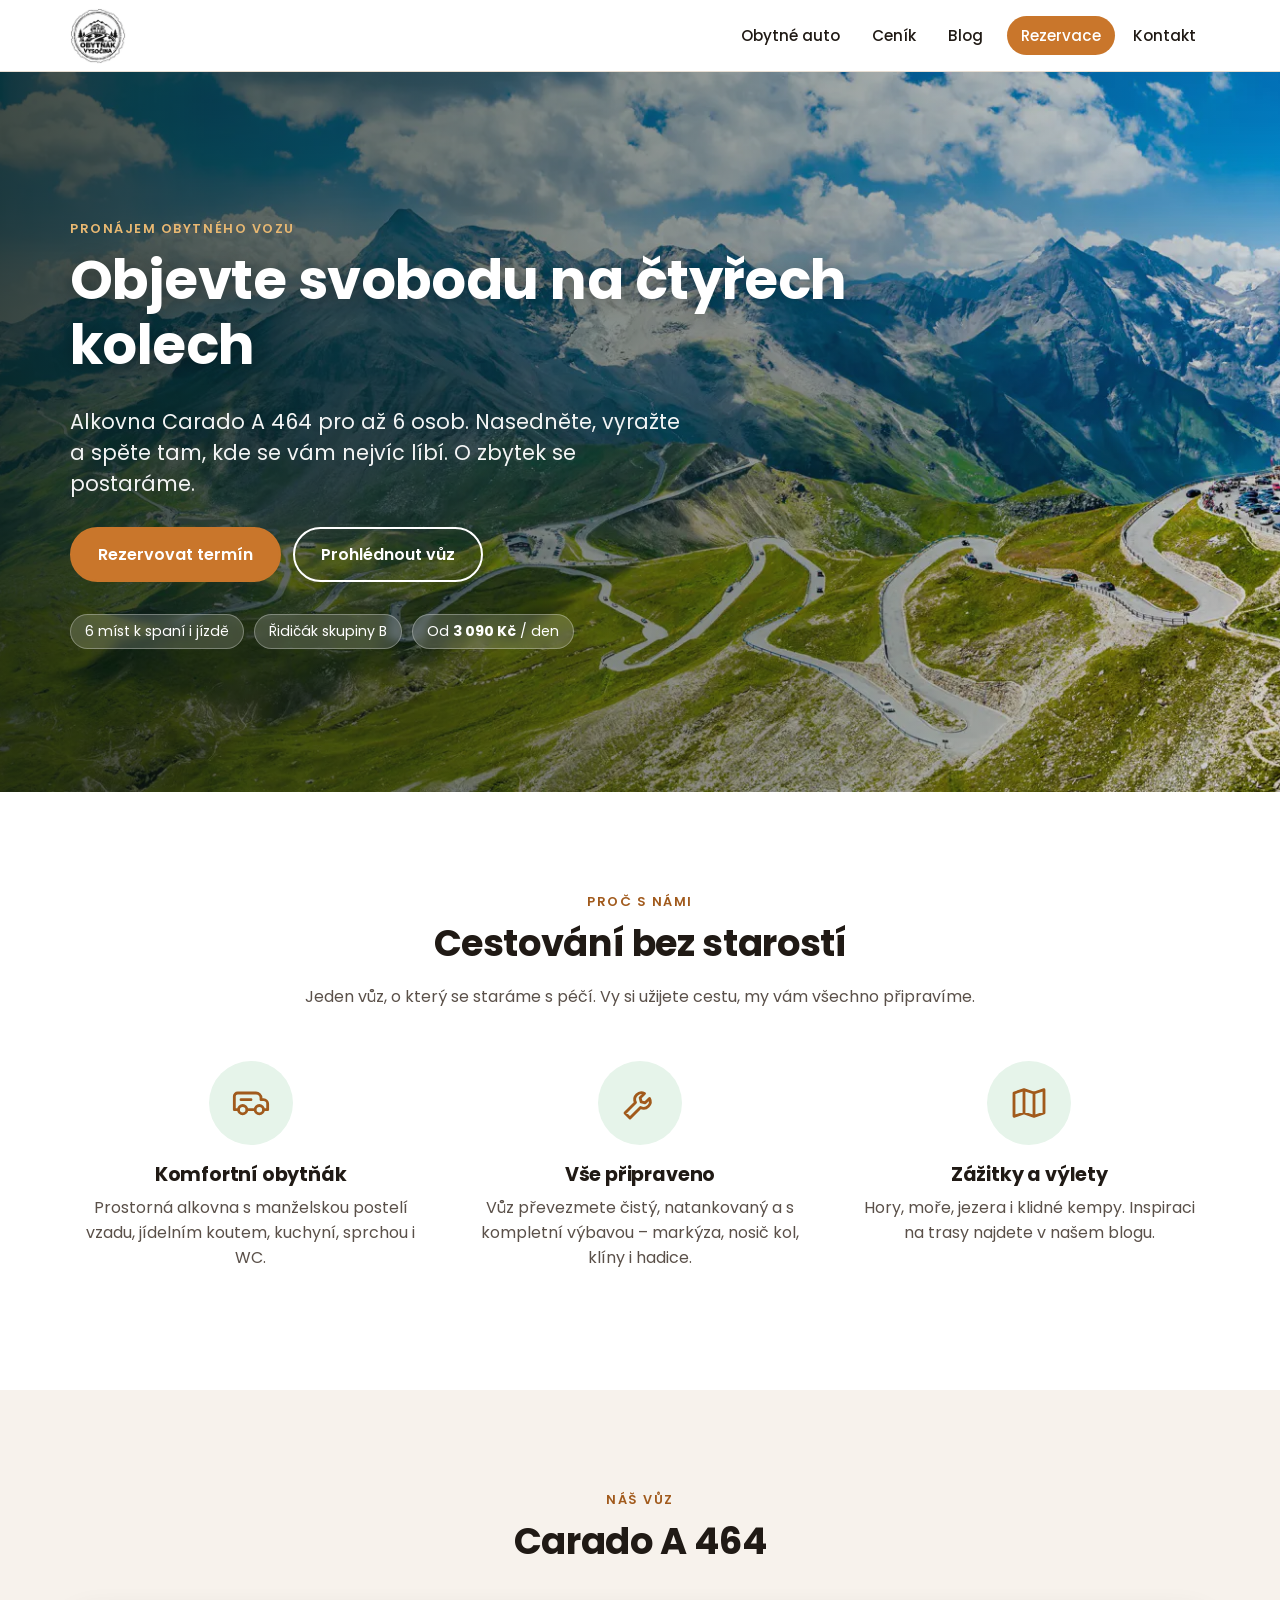
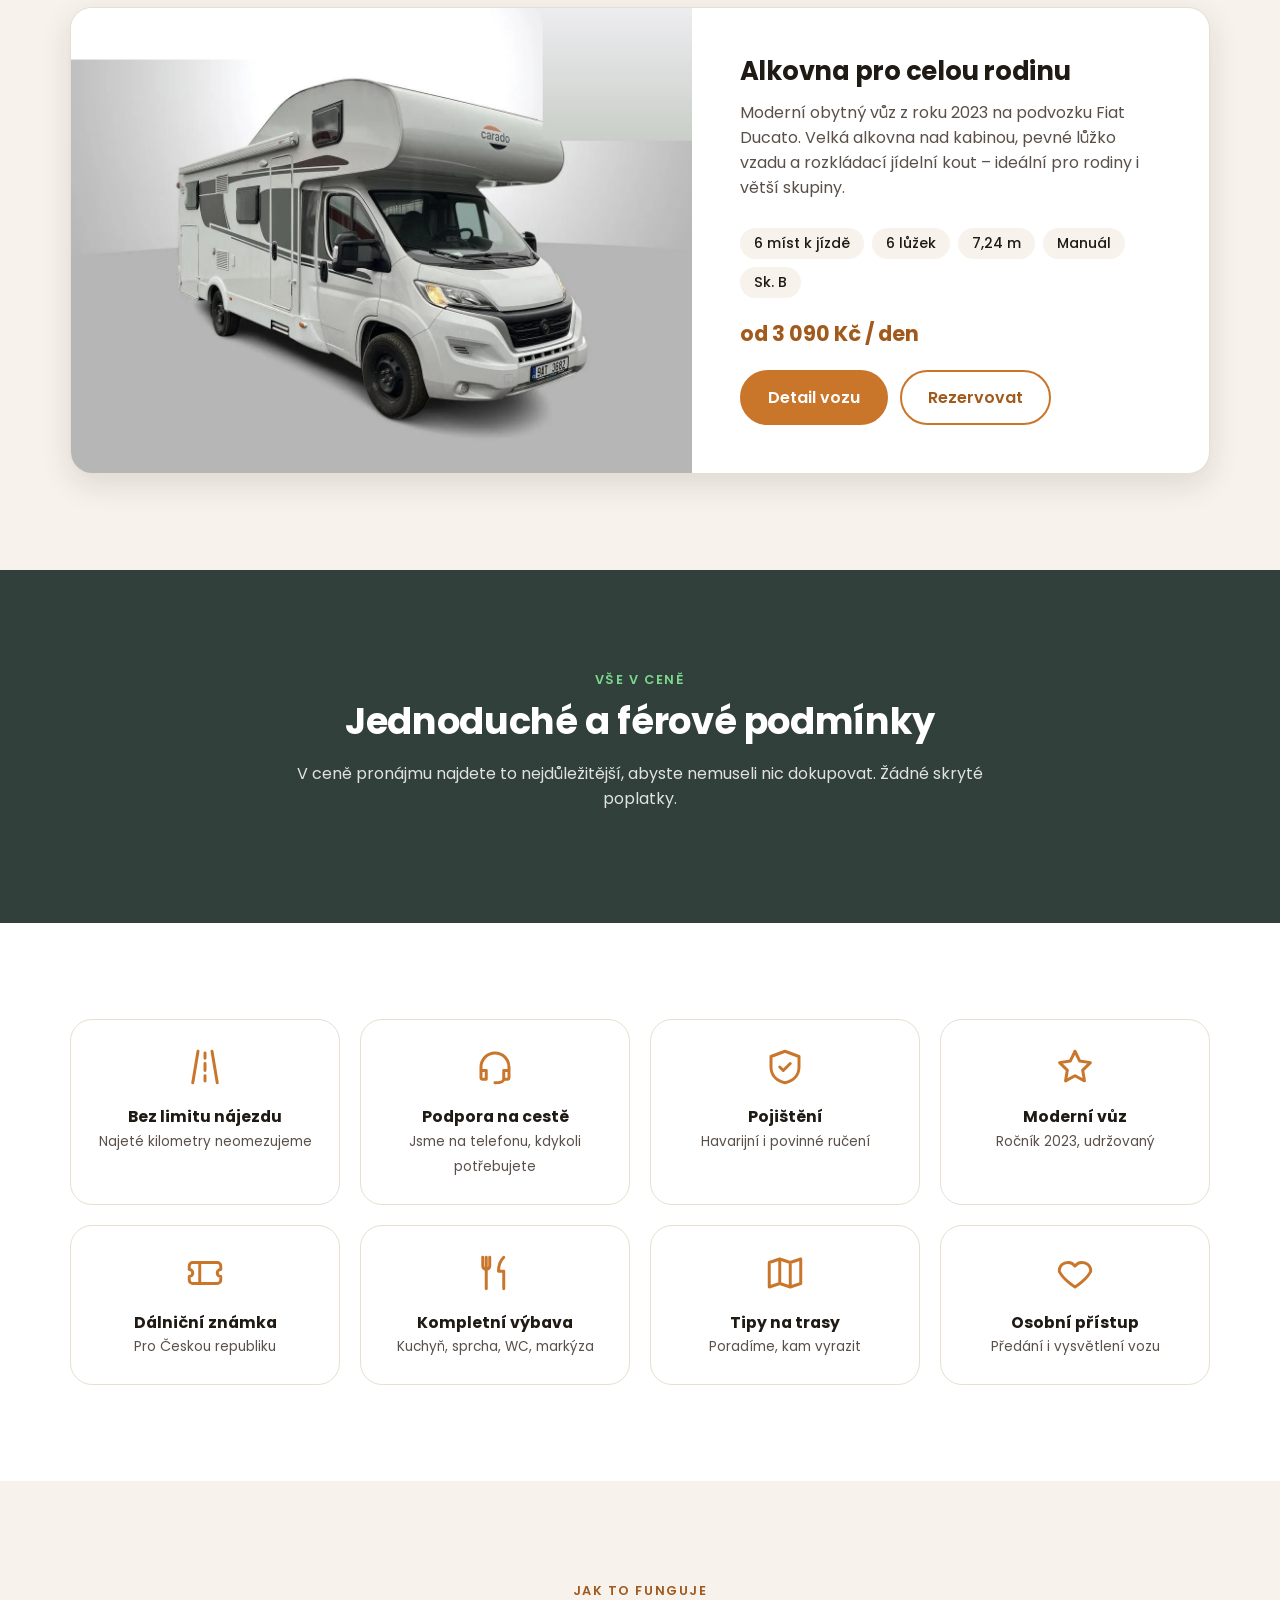
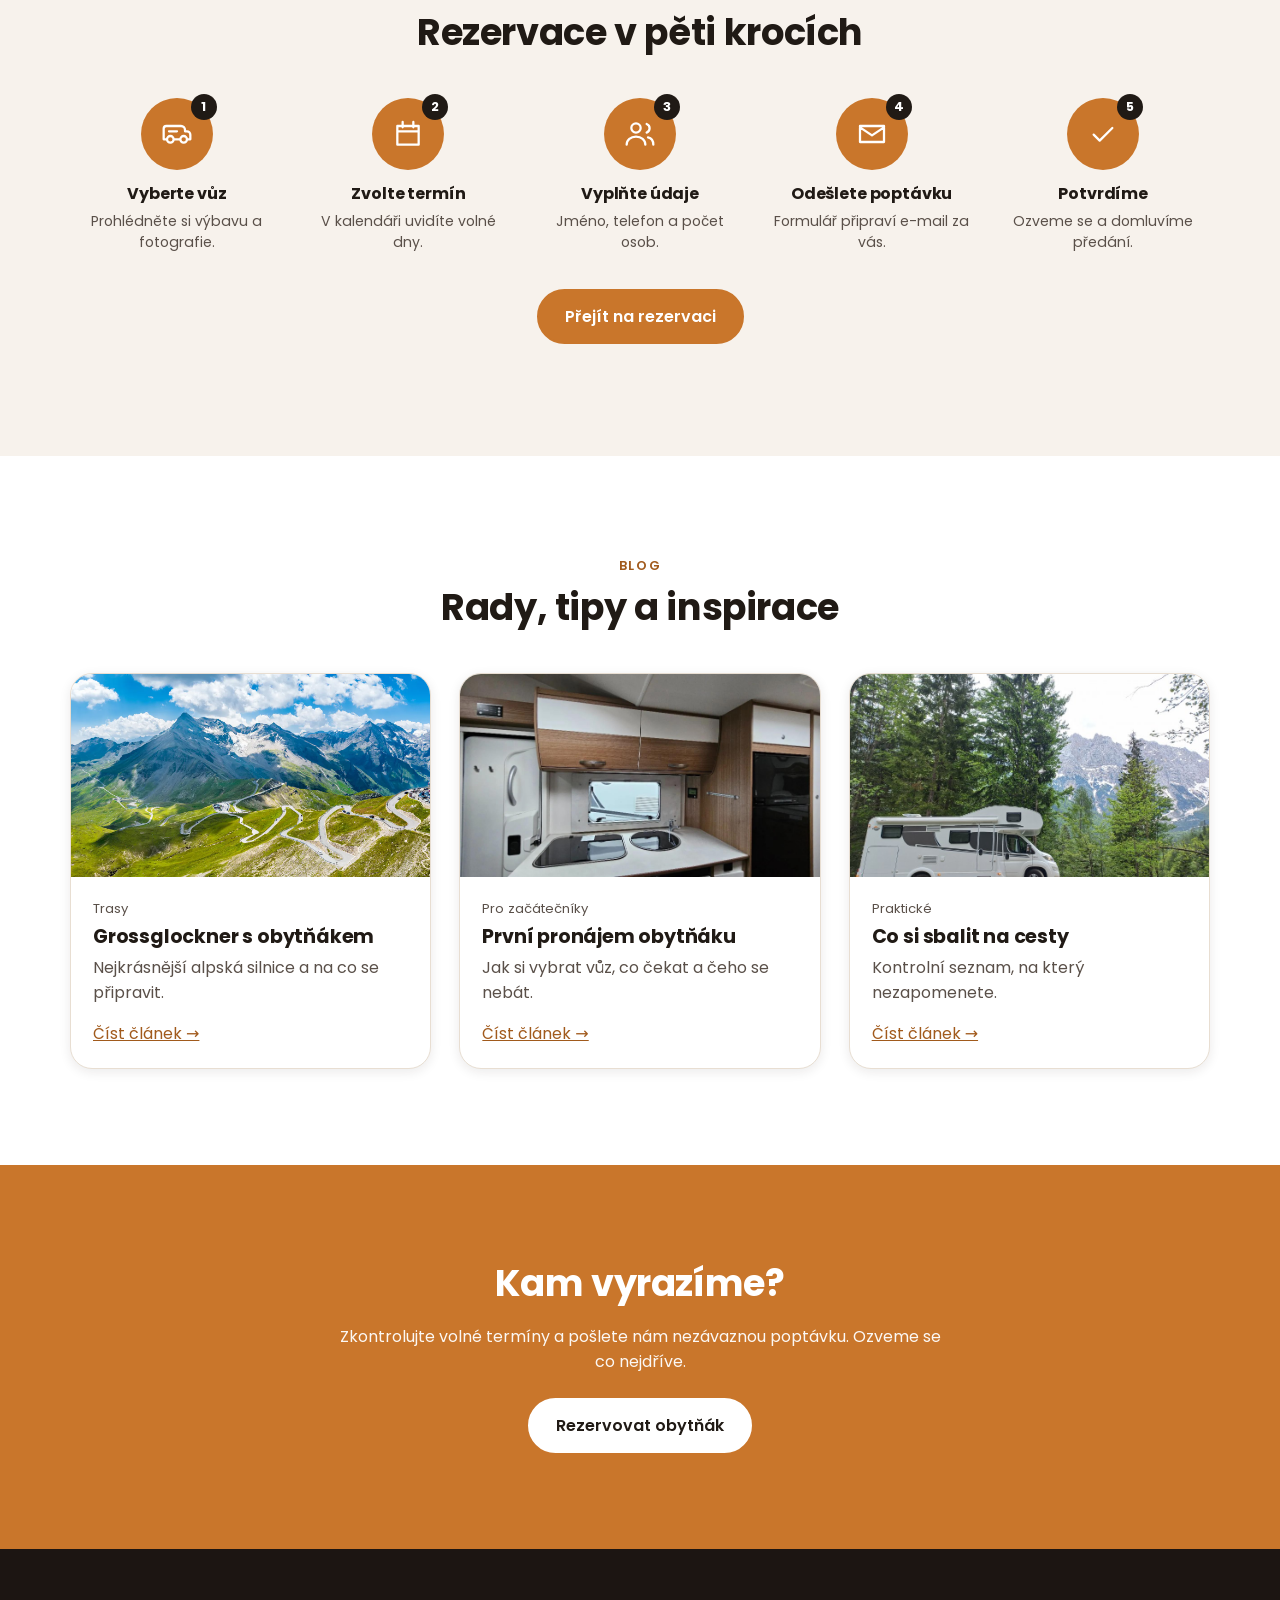
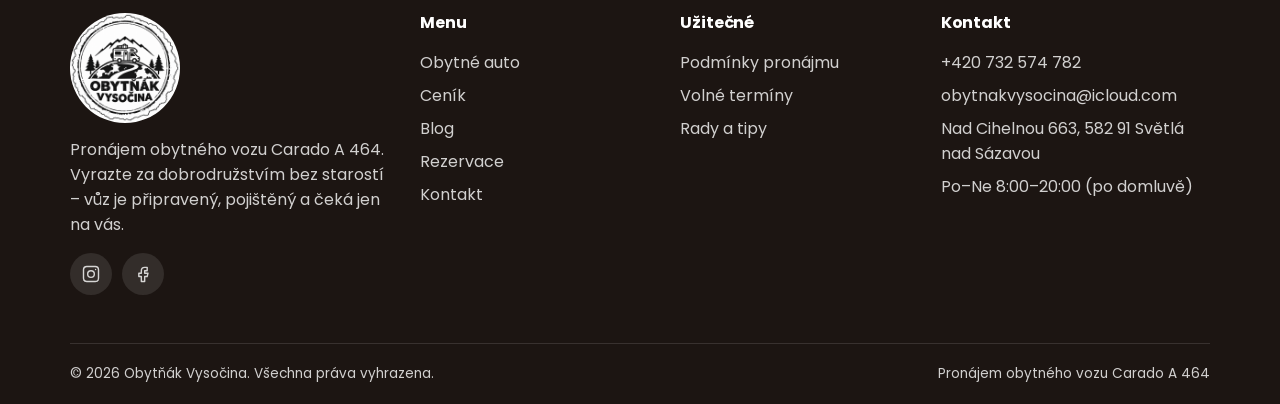
==== index.html @ 1007a872 "Add project files." ====
﻿<!DOCTYPE html>
<html lang="cs">
<head>
  <meta charset="utf-8">
  <meta name="viewport" content="width=device-width, initial-scale=1">
  <title>Obytňák Vysočina – pronájem obytného vozu Carado A 464</title>
  <meta name="description" content="Pronájem obytného vozu Carado A 464 pro 6 osob. Neomezená svoboda, jednoduchá rezervace, vůz připravený na cestu.">
  <link rel="preconnect" href="https://fonts.googleapis.com">
  <link rel="preconnect" href="https://fonts.gstatic.com" crossorigin>
  <link href="https://fonts.googleapis.com/css2?family=Poppins:wght@400;500;600;700&display=swap" rel="stylesheet">
  <link rel="icon" href="src/logo.png"><link rel="stylesheet" href="css/style.css">
</head>
<body data-page="index">
  <header class="site-header">
    <div class="wrap">
      <a class="logo" href="index.html" aria-label="Obytňák Vysočina – úvodní stránka">
        <img src="src/logo.png" alt="Obytňák Vysočina" width="56" height="56">
      </a>
      <button class="burger" aria-label="Menu" aria-expanded="false" aria-controls="nav"><span></span></button>
      <nav class="nav" id="nav">
        <a href="obytne-auto.html">Obytné auto</a>
        <a href="cenik.html">Ceník</a>
        <a href="blog.html">Blog</a>
        <a href="rezervace.html" class="cta">Rezervace</a>
        <a href="kontakt.html">Kontakt</a>
      </nav>
    </div>
  </header>

  <!-- HERO -->
  <section class="hero" style="background-image:url('src/Grossglockner-Hochalpenstrasse-35c513e7-828b-4444-861d-616a0269dcc5.webp')">
    <div class="wrap">
      <span class="eyebrow" style="color:#e8b872">Pronájem obytného vozu</span>
      <h1>Objevte svobodu na čtyřech kolech</h1>
      <p class="lead">Alkovna Carado A 464 pro až 6 osob. Nasedněte, vyražte a spěte tam, kde se vám nejvíc líbí. O zbytek se postaráme.</p>
      <div class="actions">
        <a class="btn" href="rezervace.html">Rezervovat termín</a>
        <a class="btn outline-light" href="obytne-auto.html">Prohlédnout vůz</a>
      </div>
      <div class="hero-badges">
        <span>6 míst k spaní i jízdě</span>
        <span>Řidičák skupiny B</span>
        <span>Od <b>3 090 Kč</b> / den</span>
      </div>
    </div>
  </section>

  <!-- TŘI PILÍŘE -->
  <section class="section">
    <div class="wrap">
      <div class="section-head">
        <span class="eyebrow">Proč s námi</span>
        <h2>Cestování bez starostí</h2>
        <p>Jeden vůz, o který se staráme s péčí. Vy si užijete cestu, my vám všechno připravíme.</p>
      </div>
      <div class="grid g3">
        <div class="pillar">
          <span class="ico"><svg viewBox="0 0 24 24" fill="none" stroke="currentColor" stroke-width="1.7" stroke-linecap="round" stroke-linejoin="round" aria-hidden="true"><path d="M2 16V8a2 2 0 012-2h11a3 3 0 013 3v1h1.5A2.5 2.5 0 0122 12.5V16M2 16h2.5M9.5 16h5M19.5 16H22M7 18.5a2.5 2.5 0 100-5 2.5 2.5 0 000 5zM17 18.5a2.5 2.5 0 100-5 2.5 2.5 0 000 5zM6 10h6"/></svg></span>
          <h3>Komfortní obytňák</h3>
          <p>Prostorná alkovna s manželskou postelí vzadu, jídelním koutem, kuchyní, sprchou i WC.</p>
        </div>
        <div class="pillar">
          <span class="ico"><svg viewBox="0 0 24 24" fill="none" stroke="currentColor" stroke-width="1.7" stroke-linecap="round" stroke-linejoin="round" aria-hidden="true"><path d="M14.7 6.3a4 4 0 00-5.4 5.4L3 18l3 3 6.3-6.3a4 4 0 005.4-5.4l-2.6 2.6-2.4-.6-.6-2.4 2.6-2.6z"/></svg></span>
          <h3>Vše připraveno</h3>
          <p>Vůz převezmete čistý, natankovaný a s kompletní výbavou – markýza, nosič kol, klíny i hadice.</p>
        </div>
        <div class="pillar">
          <span class="ico"><svg viewBox="0 0 24 24" fill="none" stroke="currentColor" stroke-width="1.7" stroke-linecap="round" stroke-linejoin="round" aria-hidden="true"><path d="M9 4L3 6v14l6-2 6 2 6-2V4l-6 2-6-2zM9 4v14M15 6v14"/></svg></span>
          <h3>Zážitky a výlety</h3>
          <p>Hory, moře, jezera i klidné kempy. Inspiraci na trasy najdete v našem blogu.</p>
        </div>
      </div>
    </div>
  </section>

  <!-- VŮZ -->
  <section class="section alt">
    <div class="wrap">
      <div class="section-head">
        <span class="eyebrow">Náš vůz</span>
        <h2>Carado A 464</h2>
      </div>
      <div class="featured">
        <div class="pic" role="img" aria-label="Obytný vůz Carado A 464" style="background-image:url('src/carado-a464-ext-predek.jpg');background-position:center 62%"></div>
        <div class="info">
          <h3 style="font-size:1.6rem">Alkovna pro celou rodinu</h3>
          <p class="muted">Moderní obytný vůz z roku 2023 na podvozku Fiat Ducato. Velká alkovna nad kabinou, pevné lůžko vzadu a rozkládací jídelní kout – ideální pro rodiny i větší skupiny.</p>
          <div class="chips"><span>6 míst k jízdě</span><span>6 lůžek</span><span>7,24 m</span><span>Manuál</span><span>Sk. B</span></div>
          <p class="price" style="font-size:1.3rem;font-weight:700;color:var(--green-dark)">od <span>3 090 Kč</span> / den</p>
          <div style="display:flex;flex-wrap:wrap;gap:12px">
            <a class="btn" href="obytne-auto.html">Detail vozu</a>
            <a class="btn ghost" href="rezervace.html">Rezervovat</a>
          </div>
        </div>
      </div>
    </div>
  </section>

  <!-- ALL INCLUSIVE -->
  <section class="section texture">
    <div class="wrap">
      <div class="section-head" style="margin-bottom:0">
        <span class="eyebrow">Vše v ceně</span>
        <h2>Jednoduché a férové podmínky</h2>
        <p>V ceně pronájmu najdete to nejdůležitější, abyste nemuseli nic dokupovat. Žádné skryté poplatky.</p>
      </div>
    </div>
  </section>

  <!-- 8 VÝHOD -->
  <section class="section">
    <div class="wrap">
      <div class="benefits">
        <div class="benefit"><span><svg viewBox="0 0 24 24" fill="none" stroke="currentColor" stroke-width="1.7" stroke-linecap="round" stroke-linejoin="round" aria-hidden="true"><path d="M5 21L8 3M19 21L16 3M12 4v3M12 10v4M12 17v3"/></svg></span><strong>Bez limitu nájezdu</strong><span>Najeté kilometry neomezujeme</span></div>
        <div class="benefit"><span><svg viewBox="0 0 24 24" fill="none" stroke="currentColor" stroke-width="1.7" stroke-linecap="round" stroke-linejoin="round" aria-hidden="true"><path d="M4 14v-2a8 8 0 0116 0v2M4 14h3v5H5a1 1 0 01-1-1v-4zM20 14h-3v5h2a1 1 0 001-1v-4zM17 19c0 1.5-2 2-5 2"/></svg></span><strong>Podpora na cestě</strong><span>Jsme na telefonu, kdykoli potřebujete</span></div>
        <div class="benefit"><span><svg viewBox="0 0 24 24" fill="none" stroke="currentColor" stroke-width="1.7" stroke-linecap="round" stroke-linejoin="round" aria-hidden="true"><path d="M12 3l8 3v6c0 5-3.5 8-8 9-4.5-1-8-4-8-9V6l8-3zM9 12l2 2 4-4"/></svg></span><strong>Pojištění</strong><span>Havarijní i povinné ručení</span></div>
        <div class="benefit"><span><svg viewBox="0 0 24 24" fill="none" stroke="currentColor" stroke-width="1.7" stroke-linecap="round" stroke-linejoin="round" aria-hidden="true"><path d="M12 3l2.7 5.6 6.1.9-4.4 4.3 1 6.1L12 17l-5.4 2.9 1-6.1L3.2 9.5l6.1-.9L12 3z"/></svg></span><strong>Moderní vůz</strong><span>Ročník 2023, udržovaný</span></div>
        <div class="benefit"><span><svg viewBox="0 0 24 24" fill="none" stroke="currentColor" stroke-width="1.7" stroke-linecap="round" stroke-linejoin="round" aria-hidden="true"><path d="M3 8a2 2 0 012-2h14a2 2 0 012 2v2a2 2 0 000 4v2a2 2 0 01-2 2H5a2 2 0 01-2-2v-2a2 2 0 000-4V8zM9 6v12"/></svg></span><strong>Dálniční známka</strong><span>Pro Českou republiku</span></div>
        <div class="benefit"><span><svg viewBox="0 0 24 24" fill="none" stroke="currentColor" stroke-width="1.7" stroke-linecap="round" stroke-linejoin="round" aria-hidden="true"><path d="M7 3v8M5 3v5a2 2 0 004 0V3M7 11v10M17 3c-2 2-3 5-3 8h3v10"/></svg></span><strong>Kompletní výbava</strong><span>Kuchyň, sprcha, WC, markýza</span></div>
        <div class="benefit"><span><svg viewBox="0 0 24 24" fill="none" stroke="currentColor" stroke-width="1.7" stroke-linecap="round" stroke-linejoin="round" aria-hidden="true"><path d="M9 4L3 6v14l6-2 6 2 6-2V4l-6 2-6-2zM9 4v14M15 6v14"/></svg></span><strong>Tipy na trasy</strong><span>Poradíme, kam vyrazit</span></div>
        <div class="benefit"><span><svg viewBox="0 0 24 24" fill="none" stroke="currentColor" stroke-width="1.7" stroke-linecap="round" stroke-linejoin="round" aria-hidden="true"><path d="M12 20s-7-4.4-9-9a5 5 0 019-3 5 5 0 019 3c-2 4.6-9 9-9 9z"/></svg></span><strong>Osobní přístup</strong><span>Předání i vysvětlení vozu</span></div>
      </div>
    </div>
  </section>

  <!-- KROKY -->
  <section class="section alt">
    <div class="wrap">
      <div class="section-head">
        <span class="eyebrow">Jak to funguje</span>
        <h2>Rezervace v pěti krocích</h2>
      </div>
      <div class="steps">
        <div class="step"><span class="ico"><svg viewBox="0 0 24 24" fill="none" stroke="currentColor" stroke-width="1.7" stroke-linecap="round" stroke-linejoin="round" aria-hidden="true"><path d="M2 16V8a2 2 0 012-2h11a3 3 0 013 3v1h1.5A2.5 2.5 0 0122 12.5V16M2 16h2.5M9.5 16h5M19.5 16H22M7 18.5a2.5 2.5 0 100-5 2.5 2.5 0 000 5zM17 18.5a2.5 2.5 0 100-5 2.5 2.5 0 000 5zM6 10h6"/></svg></span><h3>Vyberte vůz</h3><p>Prohlédněte si výbavu a fotografie.</p></div>
        <div class="step"><span class="ico"><svg viewBox="0 0 24 24" fill="none" stroke="currentColor" stroke-width="1.7" stroke-linecap="round" stroke-linejoin="round" aria-hidden="true"><path d="M4 6h16v14H4zM4 10h16M8 3v4M16 3v4"/></svg></span><h3>Zvolte termín</h3><p>V kalendáři uvidíte volné dny.</p></div>
        <div class="step"><span class="ico"><svg viewBox="0 0 24 24" fill="none" stroke="currentColor" stroke-width="1.7" stroke-linecap="round" stroke-linejoin="round" aria-hidden="true"><path d="M9 11a3.5 3.5 0 100-7 3.5 3.5 0 000 7zM2 20c0-3.5 3-6 7-6s7 2.5 7 6M17 4.5a3.5 3.5 0 010 6.5M18 14.5c2.5.6 4 2.6 4 5.5"/></svg></span><h3>Vyplňte údaje</h3><p>Jméno, telefon a počet osob.</p></div>
        <div class="step"><span class="ico"><svg viewBox="0 0 24 24" fill="none" stroke="currentColor" stroke-width="1.7" stroke-linecap="round" stroke-linejoin="round" aria-hidden="true"><path d="M3 6h18v12H3zM3 7l9 6 9-6"/></svg></span><h3>Odešlete poptávku</h3><p>Formulář připraví e-mail za vás.</p></div>
        <div class="step"><span class="ico"><svg viewBox="0 0 24 24" fill="none" stroke="currentColor" stroke-width="1.7" stroke-linecap="round" stroke-linejoin="round" aria-hidden="true"><path d="M5 12.5l4.5 4.5L19 7.5"/></svg></span><h3>Potvrdíme</h3><p>Ozveme se a domluvíme předání.</p></div>
      </div>
      <p class="center" style="margin-top:36px"><a class="btn" href="rezervace.html">Přejít na rezervaci</a></p>
    </div>
  </section>

  <!-- BLOG -->
  <section class="section">
    <div class="wrap">
      <div class="section-head">
        <span class="eyebrow">Blog</span>
        <h2>Rady, tipy a inspirace</h2>
      </div>
      <div class="grid g3">
        <article class="post">
          <img src="src/Grossglockner-Hochalpenstrasse-35c513e7-828b-4444-861d-616a0269dcc5.webp" alt="Serpentiny Grossglockner" loading="lazy">
          <div class="body"><span class="meta">Trasy</span><h3>Grossglockner s obytňákem</h3><p class="muted">Nejkrásnější alpská silnice a na co se připravit.</p><a href="blog.html#grossglockner">Číst článek →</a></div>
        </article>
        <article class="post">
          <img src="src/carado-a464-int-kuchyn.jpg" alt="Interiér obytného vozu" loading="lazy" style="object-position:center 40%">
          <div class="body"><span class="meta">Pro začátečníky</span><h3>První pronájem obytňáku</h3><p class="muted">Jak si vybrat vůz, co čekat a čeho se nebát.</p><a href="blog.html#prvni-pronajem">Číst článek →</a></div>
        </article>
        <article class="post">
          <img src="src/carado-a464-ext-priroda.jpg" alt="Obytný vůz Carado A 464" loading="lazy">
          <div class="body"><span class="meta">Praktické</span><h3>Co si sbalit na cesty</h3><p class="muted">Kontrolní seznam, na který nezapomenete.</p><a href="blog.html#co-sbalit">Číst článek →</a></div>
        </article>
      </div>
    </div>
  </section>

  <!-- CTA -->
  <section class="section cta-band">
    <div class="wrap">
      <h2>Kam vyrazíme?</h2>
      <p>Zkontrolujte volné termíny a pošlete nám nezávaznou poptávku. Ozveme se co nejdříve.</p>
      <a class="btn light" href="rezervace.html">Rezervovat obytňák</a>
    </div>
  </section>

  <footer class="site-footer">
    <!-- PATIČKA: stejný text je na každé stránce. Kontakty měňte na všech stránkách (hledejte telefon nebo e-mail). -->
    <div class="wrap">
      <div class="foot-grid">
        <div>
          <a class="logo footer-logo" href="index.html"><img src="src/logo.png" alt="Obytňák Vysočina" width="110" height="110"></a>
          <p>Pronájem obytného vozu Carado A 464. Vyrazte za dobrodružstvím bez starostí – vůz je připravený, pojištěný a čeká jen na vás.</p>
          <div class="socials">
            <a href="#" aria-label="Instagram" target="_blank" rel="noopener"><svg viewBox="0 0 24 24" fill="none" stroke="currentColor" stroke-width="1.7" stroke-linecap="round" stroke-linejoin="round" aria-hidden="true"><path d="M7 3h10a4 4 0 014 4v10a4 4 0 01-4 4H7a4 4 0 01-4-4V7a4 4 0 014-4zM12 16a4 4 0 100-8 4 4 0 000 8zM17.5 6.5h.01"/></svg></a>
            <a href="#" aria-label="Facebook" target="_blank" rel="noopener"><svg viewBox="0 0 24 24" fill="none" stroke="currentColor" stroke-width="1.7" stroke-linecap="round" stroke-linejoin="round" aria-hidden="true"><path d="M14 8h3V4h-3a4 4 0 00-4 4v3H7v4h3v6h4v-6h3l1-4h-4V8z"/></svg></a>
          </div>
        </div>
        <div>
          <h4>Menu</h4>
          <ul>
            <li><a href="obytne-auto.html">Obytné auto</a></li>
            <li><a href="cenik.html">Ceník</a></li>
            <li><a href="blog.html">Blog</a></li>
            <li><a href="rezervace.html">Rezervace</a></li>
            <li><a href="kontakt.html">Kontakt</a></li>
          </ul>
        </div>
        <div>
          <h4>Užitečné</h4>
          <ul>
            <li><a href="cenik.html#podminky">Podmínky pronájmu</a></li>
            <li><a href="rezervace.html">Volné termíny</a></li>
            <li><a href="blog.html">Rady a tipy</a></li>
          </ul>
        </div>
        <div>
          <h4>Kontakt</h4>
          <ul>
            <li><a href="tel:+420732574782">+420 732 574 782</a></li>
            <li><a href="mailto:obytnakvysocina@icloud.com">obytnakvysocina@icloud.com</a></li>
            <li>Nad Cihelnou 663, 582 91 Světlá nad Sázavou</li>
            <li>Po–Ne 8:00–20:00 (po domluvě)</li>
          </ul>
        </div>
      </div>
      <div class="copy">
        <span>© <span id="year">2026</span> Obytňák Vysočina. Všechna práva vyhrazena.</span>
        <span>Pronájem obytného vozu Carado A 464</span>
      </div>
    </div>
  </footer>
  <script src="js/main.js"></script>
</body>
</html>
---- css/style.css ----
/* ==========================================================
   Obytňák Vysočina – Praha – pronájem obytného vozu
   Redesign: teplá amber/antracitová paleta inspirovaná Prahou,
   kontrastní nadpisové písmo, větší zaoblení a měkčí stíny.
   ========================================================== */

:root {
  --green: #c9762b;
  --green-dark: #a15a1c;
  --ink: #201a15;
  --ink-soft: #5a5049;
  --bg: #ffffff;
  --bg-alt: #f7f2ec;
  --line: #e8ded2;
  --footer: #1c1512;
  --radius: 22px;
  --radius-sm: 12px;
  --shadow: 0 10px 32px rgba(32, 26, 21, .12);
  --shadow-sm: 0 3px 12px rgba(32, 26, 21, .09);
  --wrap: 1180px;
  --header-h: 72px;
}

*, *::before, *::after { box-sizing: border-box; }
html { scroll-behavior: smooth; -webkit-text-size-adjust: 100%; }
body {
  margin: 0;
  font-family: "Poppins", system-ui, -apple-system, "Segoe UI", Roboto, Arial, sans-serif;
  color: var(--ink);
  background: var(--bg);

  font-size: 16px;
}
img { max-width: 100%; display: block; }
a { color: var(--green-dark); }
h1, h2, h3, h4 { line-height: 1.2; margin: 0 0 .5em; font-weight: 700; letter-spacing: -.01em; }
h1 { font-size: clamp(2rem, 5vw, 3.4rem); }
h2 { font-size: clamp(1.6rem, 3.4vw, 2.3rem); }
h3 { font-size: 1.2rem; }
p { margin: 0 0 1em; }
[hidden] { display: none !important; }

.wrap { width: 100%; max-width: var(--wrap); margin: 0 auto; padding: 0 20px; }
.section { padding: clamp(48px, 8vw, 96px) 0; }
.section.alt { background: var(--bg-alt); }
.section-head { text-align: center; max-width: 720px; margin: 0 auto 44px; }
.section-head p { color: var(--ink-soft); }
.eyebrow { display: inline-block; font-size: .8rem; font-weight: 600; letter-spacing: .12em; text-transform: uppercase; color: var(--green-dark); margin-bottom: 10px; }
.muted { color: var(--ink-soft); }
.center { text-align: center; }

/* ---------- Tlačítka ---------- */
.btn {
  display: inline-flex; align-items: center; justify-content: center; gap: 8px;
  padding: 13px 26px; border-radius: 999px; border: 2px solid var(--green);
  background: var(--green); color: #fff; font: inherit; font-weight: 600;
  text-decoration: none; cursor: pointer; transition: background .2s, transform .2s, color .2s;
}
.btn:hover { background: var(--green-dark); border-color: var(--green-dark); transform: translateY(-1px); }
.btn.ghost { background: transparent; color: var(--green-dark); }
.btn.ghost:hover { background: var(--green); color: #fff; }
.btn.light { background: #fff; border-color: #fff; color: var(--ink); }
.btn.light:hover { background: var(--bg-alt); border-color: var(--bg-alt); }
.btn.outline-light { background: transparent; border-color: #fff; color: #fff; }
.btn.outline-light:hover { background: #fff; color: var(--ink); }
.btn.block { width: 100%; }

/* ---------- Hlavička ---------- */
.site-header {
  position: sticky; top: 0; z-index: 100; height: var(--header-h);
  background: rgba(255, 255, 255, .96); backdrop-filter: blur(8px);
  border-bottom: 1px solid var(--line);
}
.site-header .wrap { height: 100%; display: flex; align-items: center; justify-content: space-between; gap: 16px; }
.logo { display: flex; align-items: center; gap: 10px; text-decoration: none; color: var(--ink); font-weight: 700; font-size: 1.25rem; }
.logo svg { width: 34px; height: 34px; color: var(--green); flex: none; }
.logo img { width: 56px; height: 56px; border-radius: 50%; object-fit: cover; }
.footer-logo img { width: 110px; height: 110px; background: #fff; }
.logo small { display: block; font-size: .68rem; font-weight: 500; color: var(--ink-soft); letter-spacing: .04em; line-height: 1.1; }
.nav { display: flex; align-items: center; gap: 4px; }
.nav a { padding: 8px 14px; border-radius: 999px; text-decoration: none; color: var(--ink); font-weight: 500; font-size: .95rem; transition: background .2s, color .2s; }
.nav a:hover { background: var(--bg-alt); }
.nav a.active { color: var(--green-dark); font-weight: 600; }
.nav a.cta { background: var(--green); color: #fff; margin-left: 6px; }
.nav a.cta:hover { background: var(--green-dark); }
.burger { display: none; width: 44px; height: 44px; border: 0; background: transparent; cursor: pointer; border-radius: 10px; }
.burger span, .burger span::before, .burger span::after { display: block; width: 24px; height: 2.5px; background: var(--ink); border-radius: 2px; position: relative; margin: 0 auto; transition: transform .25s, background .25s; content: ""; }
.burger span::before { position: absolute; top: -7px; left: 0; }
.burger span::after { position: absolute; top: 7px; left: 0; }
.burger[aria-expanded="true"] span { background: transparent; }
.burger[aria-expanded="true"] span::before { transform: translateY(7px) rotate(45deg); }
.burger[aria-expanded="true"] span::after { transform: translateY(-7px) rotate(-45deg); }

@media (max-width: 900px) {
  .burger { display: block; }
  .nav {
    position: fixed; inset: var(--header-h) 0 auto 0; flex-direction: column; align-items: stretch;
    background: #fff; padding: 12px 20px 24px; border-bottom: 1px solid var(--line);
    box-shadow: var(--shadow); transform: translateY(-120%); visibility: hidden;
    transition: transform .3s, visibility .3s; max-height: calc(100vh - var(--header-h)); overflow-y: auto;
  }
  .nav.open { transform: none; visibility: visible; }
  .nav a { padding: 14px 12px; font-size: 1.05rem; border-bottom: 1px solid var(--line); border-radius: 0; }
  .nav a.cta { margin: 14px 0 0; text-align: center; border-radius: 999px; border: 0; }
}

/* ---------- Hero ---------- */
.hero {
  position: relative; color: #fff; display: flex; align-items: center;
  min-height: min(82vh, 720px); background: #1b2a22 center / cover no-repeat;
}
.hero::before { content: ""; position: absolute; inset: 0; background: linear-gradient(90deg, rgba(10, 24, 17, .78) 0%, rgba(10, 24, 17, .35) 70%, rgba(10, 24, 17, .15) 100%); }
.hero .wrap { position: relative; padding-top: 60px; padding-bottom: 60px; }
.hero h1 { max-width: 780px; text-shadow: 0 2px 20px rgba(0, 0, 0, .3); }
.hero p.lead { font-size: clamp(1.05rem, 2vw, 1.3rem); max-width: 620px; opacity: .95; }
.hero .actions { display: flex; flex-wrap: wrap; gap: 12px; margin-top: 28px; }
.hero-badges { display: flex; flex-wrap: wrap; gap: 10px; margin-top: 32px; }
.hero-badges span { background: rgba(255, 255, 255, .16); border: 1px solid rgba(255, 255, 255, .3); backdrop-filter: blur(4px); padding: 6px 14px; border-radius: 999px; font-size: .88rem; }
.hero.small { min-height: 320px; }
.hero.small::before { background: linear-gradient(180deg, rgba(10, 24, 17, .55), rgba(10, 24, 17, .65)); }
.hero.small .wrap { text-align: center; }
.hero.small h1 { margin-left: auto; margin-right: auto; font-size: clamp(2rem, 4.6vw, 3rem); }
.hero.small p.lead { margin-left: auto; margin-right: auto; }

/* ---------- Mřížky ---------- */
.grid { display: grid; gap: 28px; }
.g3 { grid-template-columns: repeat(3, 1fr); }
.g4 { grid-template-columns: repeat(4, 1fr); }
.g2 { grid-template-columns: repeat(2, 1fr); }
@media (max-width: 900px) { .g3, .g4 { grid-template-columns: repeat(2, 1fr); } }
@media (max-width: 600px) { .g2, .g3, .g4 { grid-template-columns: 1fr; } .grid { gap: 20px; } }

/* Tři ikony */
.pillar { text-align: center; padding: 8px 12px; }
.pillar .ico { width: 84px; height: 84px; margin: 0 auto 18px; border-radius: 50%; background: #e6f4ea; color: var(--green-dark); display: grid; place-items: center; }
.pillar .ico svg { width: 40px; height: 40px; }
.pillar p { color: var(--ink-soft); }

/* Osm výhod */
.benefits { display: grid; grid-template-columns: repeat(4, 1fr); gap: 20px; }
.benefit { background: #fff; border: 1px solid var(--line); border-radius: var(--radius); padding: 26px 16px; text-align: center; transition: transform .2s, box-shadow .2s; }
.benefit:hover { transform: translateY(-4px); box-shadow: var(--shadow); }
.benefit svg { width: 42px; height: 42px; color: var(--green); margin: 0 auto 12px; }
.benefit strong { display: block; font-size: .98rem; line-height: 1.3; }
.benefit span { font-size: .85rem; color: var(--ink-soft); }
@media (max-width: 900px) { .benefits { grid-template-columns: repeat(2, 1fr); } }
@media (max-width: 420px) { .benefits { gap: 12px; } .benefit { padding: 20px 10px; } }

/* Karta vozu */
.card { background: #fff; border-radius: var(--radius); overflow: hidden; box-shadow: var(--shadow); display: flex; flex-direction: column; border: 1px solid var(--line); }
.card .thumb { aspect-ratio: 16 / 10; overflow: hidden; }
.card .thumb img { width: 100%; height: 100%; object-fit: cover; transition: transform .5s; }
.card:hover .thumb img { transform: scale(1.05); }
.card .body { padding: 22px; display: flex; flex-direction: column; gap: 6px; flex: 1; }
.card .body p { color: var(--ink-soft); margin-bottom: 8px; }
.card .price { font-size: 1.15rem; font-weight: 700; color: var(--green-dark); }
.card .body .btn { margin-top: auto; }

.featured { display: grid; grid-template-columns: 1.2fr 1fr; gap: 0; background: #fff; border-radius: var(--radius); overflow: hidden; box-shadow: var(--shadow); border: 1px solid var(--line); }
.featured .pic { min-height: 340px; background: center / cover no-repeat; }
.featured .info { padding: clamp(24px, 4vw, 48px); display: flex; flex-direction: column; justify-content: center; }
.chips { display: flex; flex-wrap: wrap; gap: 8px; margin: 12px 0 20px; }
.chips span { background: var(--bg-alt); border-radius: 999px; padding: 5px 14px; font-size: .88rem; font-weight: 500; }
@media (max-width: 800px) { .featured { grid-template-columns: 1fr; } .featured .pic { min-height: 240px; } }

/* Kroky rezervace */
.steps { display: grid; grid-template-columns: repeat(5, 1fr); gap: 18px; counter-reset: s; }
.step { text-align: center; position: relative; padding: 0 6px; }
.step .ico { width: 72px; height: 72px; border-radius: 50%; margin: 0 auto 14px; background: var(--green); color: #fff; display: grid; place-items: center; position: relative; }
.step .ico svg { width: 32px; height: 32px; }
.step .ico::after { counter-increment: s; content: counter(s); position: absolute; top: -4px; right: -4px; width: 26px; height: 26px; border-radius: 50%; background: var(--ink); color: #fff; font-size: .8rem; font-weight: 700; display: grid; place-items: center; }
.step h3 { font-size: 1rem; }
.step p { font-size: .88rem; color: var(--ink-soft); margin: 0; }
@media (max-width: 900px) { .steps { grid-template-columns: repeat(2, 1fr); } }
@media (max-width: 480px) { .steps { grid-template-columns: 1fr; } }

/* Texturovaná sekce */
.texture { background: linear-gradient(rgba(16, 32, 26, .86), rgba(16, 32, 26, .86)), url("../src/Grossglockner-Hochalpenstrasse-35c513e7-828b-4444-861d-616a0269dcc5.webp") center / cover fixed; color: #fff; text-align: center; }
.texture .section-head p { color: rgba(255, 255, 255, .85); }
.texture .eyebrow { color: #7bd88f; }
@media (hover: none) { .texture { background-attachment: scroll; } }

/* Blog karty */
.post { background: #fff; border-radius: var(--radius); overflow: hidden; border: 1px solid var(--line); box-shadow: var(--shadow-sm); display: flex; flex-direction: column; }
.post img { width: 100%; aspect-ratio: 16 / 9; object-fit: cover; }
.post .body { padding: 22px; display: flex; flex-direction: column; flex: 1; }
.post .meta { font-size: .82rem; color: var(--ink-soft); margin-bottom: 6px; }
.post h3 { margin-bottom: .4em; }
.post details summary { cursor: pointer; font-weight: 600; color: var(--green-dark); list-style: none; margin-top: auto; padding-top: 6px; }
.post details summary::-webkit-details-marker { display: none; }
.post details summary::after { content: " →"; }
.post details[open] summary::after { content: " ↑"; }
.post details .full { margin-top: 12px; padding-top: 12px; border-top: 1px solid var(--line); }
.post details .full p, .post details .full li { color: var(--ink); }

.post h3 a { color: inherit; text-decoration: none; }
.post h3 a:hover { color: var(--green-dark); }
.post > a img { transition: transform .5s; }
.post > a { overflow: hidden; display: block; }
.post:hover > a img { transform: scale(1.04); }
.post .more { margin-top: auto; padding-top: 6px; font-weight: 600; text-decoration: none; color: var(--green-dark); }
.post .more:hover { text-decoration: underline; }
.post[hidden] { display: none; }

/* Článek */
.article-page { padding-top: clamp(32px, 5vw, 56px); }
.article-wrap { max-width: 800px; }
.article-wrap .back { display: block; width: fit-content; margin-bottom: 20px; font-weight: 600; text-decoration: none; }
.article-wrap .back:hover { text-decoration: underline; }
.article-wrap h1 { font-size: clamp(1.9rem, 4.4vw, 2.8rem); }
.lead-text { font-size: 1.15rem; color: var(--ink-soft); }
.article-wrap .cover { width: 100%; aspect-ratio: 16 / 9; object-fit: cover; border-radius: var(--radius); margin: 24px 0 32px; box-shadow: var(--shadow); }
.article { font-size: 1.05rem; }
.article h2 { font-size: 1.45rem; margin: 1.8em 0 .5em; }
.article ul, .article ol { padding-left: 1.3em; margin: 0 0 1.2em; }
.article li { margin-bottom: .55em; }
.article .tip { background: #e6f4ea; border-left: 4px solid var(--green); border-radius: 0 var(--radius-sm) var(--radius-sm) 0; padding: 16px 20px; margin: 1.6em 0; }
.article-cta { display: flex; align-items: center; justify-content: space-between; gap: 20px; flex-wrap: wrap; background: var(--bg-alt); border-radius: var(--radius); padding: 24px; margin: 40px 0 28px; }
.pager { display: grid; grid-template-columns: 1fr 1fr; gap: 16px; }
.pager a { display: block; padding: 16px 18px; border: 1px solid var(--line); border-radius: var(--radius-sm); text-decoration: none; color: var(--ink); transition: border-color .2s, box-shadow .2s; }
.pager a:hover { border-color: var(--green); box-shadow: var(--shadow-sm); }
.pager a.r { text-align: right; }
.pager small { display: block; color: var(--green-dark); font-weight: 600; margin-bottom: 2px; }
.pager span { font-weight: 500; font-size: .95rem; line-height: 1.3; }
@media (max-width: 560px) { .pager { grid-template-columns: 1fr; } .pager a.r { text-align: left; } }

/* CTA pruh */
.cta-band { background: var(--green); color: #fff; text-align: center; }
.cta-band p { max-width: 620px; margin: 0 auto 24px; opacity: .95; }

/* ---------- Galerie ---------- */
.filters { display: flex; flex-wrap: wrap; justify-content: center; gap: 8px; margin-bottom: 32px; }
.filters button { border: 1.5px solid var(--line); background: #fff; padding: 8px 20px; border-radius: 999px; font: inherit; font-weight: 500; cursor: pointer; transition: all .2s; }
.filters button:hover { border-color: var(--green); }
.filters button.on { background: var(--green); border-color: var(--green); color: #fff; }
.gallery { columns: 3; column-gap: 16px; }
.gallery a { display: block; margin: 0 0 16px; border-radius: var(--radius-sm); overflow: hidden; break-inside: avoid; position: relative; box-shadow: var(--shadow-sm); }
.gallery a img { width: 100%; height: auto; transition: transform .5s; }
.gallery a:hover img { transform: scale(1.04); }
.gallery a span { position: absolute; left: 0; right: 0; bottom: 0; padding: 26px 14px 10px; color: #fff; font-size: .88rem; background: linear-gradient(transparent, rgba(0, 0, 0, .65)); opacity: 0; transition: opacity .25s; }
.gallery a:hover span, .gallery a:focus-visible span { opacity: 1; }
@media (hover: none) { .gallery a span { opacity: 1; } }
@media (max-width: 800px) { .gallery { columns: 2; } }
@media (max-width: 480px) { .gallery { columns: 1; } }

.strip { display: grid; grid-template-columns: repeat(4, 1fr); gap: 12px; }
.strip a { border-radius: var(--radius-sm); overflow: hidden; aspect-ratio: 1; display: block; }
.strip img { width: 100%; height: 100%; object-fit: cover; transition: transform .4s; }
.strip a:hover img { transform: scale(1.06); }
@media (max-width: 700px) { .strip { grid-template-columns: repeat(2, 1fr); } }

/* Lightbox */
.lb { position: fixed; inset: 0; z-index: 500; background: rgba(6, 14, 10, .93); display: none; align-items: center; justify-content: center; padding: 56px 12px 64px; touch-action: pan-y; }
.lb.open { display: flex; }
.lb img { max-width: 100%; max-height: 100%; border-radius: 8px; object-fit: contain; }
.lb .cap { position: absolute; left: 0; right: 0; bottom: 18px; text-align: center; color: #fff; font-size: .95rem; padding: 0 60px; }
.lb button { position: absolute; background: rgba(255, 255, 255, .14); border: 0; color: #fff; width: 46px; height: 46px; border-radius: 50%; font-size: 1.5rem; cursor: pointer; transition: background .2s; display: grid; place-items: center; }
.lb button:hover { background: rgba(255, 255, 255, .3); }
.lb .x { top: 12px; right: 12px; }
.lb .prev { left: 10px; top: 50%; transform: translateY(-50%); }
.lb .next { right: 10px; top: 50%; transform: translateY(-50%); }
@media (max-width: 600px) { .lb .prev, .lb .next { top: auto; bottom: 10px; transform: none; } .lb .cap { bottom: 66px; padding: 0 12px; } }

/* ---------- Vůz ---------- */
.specs { display: grid; grid-template-columns: repeat(6, 1fr); gap: 14px; }
.spec { background: var(--bg-alt); border-radius: var(--radius-sm); padding: 18px 10px; text-align: center; }
.spec strong { display: block; font-size: 1.3rem; color: var(--green-dark); line-height: 1.2; }
.spec span { font-size: .82rem; color: var(--ink-soft); }
@media (max-width: 900px) { .specs { grid-template-columns: repeat(3, 1fr); } }
@media (max-width: 480px) { .specs { grid-template-columns: repeat(2, 1fr); } }

.split { display: grid; grid-template-columns: 1fr 1fr; gap: clamp(24px, 5vw, 60px); align-items: center; }
.split img { border-radius: var(--radius); box-shadow: var(--shadow); width: 100%; }
.split.rev > :first-child { order: 2; }
@media (max-width: 800px) { .split { grid-template-columns: 1fr; } .split.rev > :first-child { order: 0; } }

.equip { background: #fff; border: 1px solid var(--line); border-radius: var(--radius); padding: 26px; }
.equip h3 { display: flex; align-items: center; gap: 10px; }
.equip h3 svg { width: 26px; height: 26px; color: var(--green); }
.ticks { list-style: none; padding: 0; margin: 0; }
.ticks li { padding: 5px 0 5px 28px; position: relative; }
.ticks li::before { content: ""; position: absolute; left: 0; top: 11px; width: 16px; height: 16px; border-radius: 50%; background: #e6f4ea url("data:image/svg+xml,%3Csvg xmlns='http://www.w3.org/2000/svg' viewBox='0 0 16 16'%3E%3Cpath d='M4 8.5l2.7 2.7L12 5.5' fill='none' stroke='%23237a34' stroke-width='2' stroke-linecap='round' stroke-linejoin='round'/%3E%3C/svg%3E") center / 100% no-repeat; }
.plan { background: #fff; border-radius: var(--radius); padding: 20px; border: 1px solid var(--line); text-align: center; }
.plan img { margin: 0 auto; max-height: 460px; width: auto; }

/* ---------- Ceník ---------- */
.table-wrap { overflow-x: auto; border-radius: var(--radius); border: 1px solid var(--line); background: #fff; box-shadow: var(--shadow-sm); }
table { width: 100%; border-collapse: collapse; min-width: 480px; }
th, td { padding: 15px 20px; text-align: left; border-bottom: 1px solid var(--line); }
thead th { background: var(--ink); color: #fff; font-weight: 600; }
tbody tr:last-child td { border-bottom: 0; }
tbody tr:nth-child(even) { background: var(--bg-alt); }
td.num, th.num { text-align: right; white-space: nowrap; font-weight: 600; }
.season-dot { display: inline-block; width: 12px; height: 12px; border-radius: 50%; margin-right: 8px; }
.note { font-size: .88rem; color: var(--ink-soft); margin-top: 12px; }
.info-box { background: #e6f4ea; border-left: 4px solid var(--green); padding: 16px 20px; border-radius: 0 var(--radius-sm) var(--radius-sm) 0; }

/* ---------- Formuláře / rezervace ---------- */
.res-layout { display: grid; grid-template-columns: 1.1fr 1fr; gap: 32px; align-items: start; }
@media (max-width: 960px) { .res-layout { grid-template-columns: 1fr; } }
.panel { background: #fff; border: 1px solid var(--line); border-radius: var(--radius); padding: clamp(20px, 3vw, 32px); box-shadow: var(--shadow-sm); }
.cal-frame { width: 100%; height: 520px; border: 0; border-radius: var(--radius-sm); background: var(--bg-alt); }
.cal-empty { height: 320px; display: grid; place-items: center; text-align: center; padding: 24px; background: var(--bg-alt); border: 2px dashed var(--line); border-radius: var(--radius-sm); color: var(--ink-soft); }
.legend { display: flex; flex-wrap: wrap; gap: 14px; font-size: .88rem; color: var(--ink-soft); margin-top: 14px; }
.legend i { display: inline-block; width: 12px; height: 12px; border-radius: 50%; margin-right: 6px; vertical-align: -1px; }

form { display: grid; gap: 16px; }
.row2 { display: grid; grid-template-columns: 1fr 1fr; gap: 16px; }
@media (max-width: 520px) { .row2 { grid-template-columns: 1fr; } }
label { font-weight: 600; font-size: .9rem; display: block; margin-bottom: 5px; }
input, select, textarea {
  width: 100%; font: inherit; color: var(--ink); padding: 12px 14px; border: 1.5px solid var(--line);
  border-radius: var(--radius-sm); background: #fff; transition: border-color .2s, box-shadow .2s;
}
input:focus, select:focus, textarea:focus { outline: none; border-color: var(--green); box-shadow: 0 0 0 3px rgba(47, 158, 68, .18); }
textarea { min-height: 110px; resize: vertical; }
.check { display: flex; align-items: center; gap: 10px; font-weight: 500; cursor: pointer; padding: 10px 12px; border: 1.5px solid var(--line); border-radius: var(--radius-sm); margin: 0; }
.check input { width: 20px; height: 20px; accent-color: var(--green); flex: none; }
.check small { margin-left: auto; color: var(--ink-soft); white-space: nowrap; }
.err { color: #b3261e; font-size: .88rem; min-height: 1.2em; margin: 0; }
.field-err { min-height: 0; margin-top: 4px; }
input[aria-invalid="true"] { border-color: #b3261e; }
input[aria-invalid="true"]:focus { box-shadow: 0 0 0 3px rgba(179, 38, 30, .18); }
fieldset.extras { border: 0; margin: 0; padding: 0; display: grid; gap: 8px; }
fieldset.extras legend { font-weight: 600; font-size: .9rem; padding: 0; margin-bottom: 8px; }

.summary { background: var(--ink); color: #fff; border-radius: var(--radius); padding: 22px; }
.summary h3 { margin-bottom: 12px; }
.summary ul { list-style: none; margin: 0 0 14px; padding: 0; font-size: .92rem; }
.summary li { display: flex; justify-content: space-between; gap: 12px; padding: 6px 0; border-bottom: 1px solid rgba(255, 255, 255, .12); }
.summary .total { display: flex; justify-content: space-between; font-size: 1.3rem; font-weight: 700; color: #7bd88f; }
.summary small { display: block; margin-top: 8px; opacity: .7; }

/* ---------- Kontakt ---------- */
.contact-card { text-align: center; padding: 30px 20px; }
.contact-card .ico { width: 64px; height: 64px; margin: 0 auto 14px; border-radius: 50%; background: #e6f4ea; color: var(--green-dark); display: grid; place-items: center; }
.contact-card .ico svg { width: 30px; height: 30px; }
.contact-card a { font-weight: 600; text-decoration: none; word-break: break-word; }
.map { width: 100%; height: 380px; border: 0; border-radius: var(--radius); box-shadow: var(--shadow-sm); }

/* ---------- Patička ---------- */
.site-footer { background: var(--footer); color: rgba(255, 255, 255, .8); padding: 64px 0 0; }
.site-footer h4 { color: #fff; font-size: 1rem; margin-bottom: 14px; }
.site-footer a { color: rgba(255, 255, 255, .8); text-decoration: none; }
.site-footer a:hover { color: #7bd88f; }
.foot-grid { display: grid; grid-template-columns: 1.4fr 1fr 1fr 1.2fr; gap: 36px; }
.foot-grid ul { list-style: none; margin: 0; padding: 0; }
.foot-grid li { padding: 4px 0; }
.foot-grid .logo { color: #fff; margin-bottom: 14px; }
.foot-grid .logo svg { color: #7bd88f; }
.socials { display: flex; gap: 10px; margin-top: 16px; }
.socials a { width: 42px; height: 42px; border-radius: 50%; background: rgba(255, 255, 255, .1); display: grid; place-items: center; transition: background .2s; }
.socials a:hover { background: var(--green); color: #fff; }
.socials svg { width: 20px; height: 20px; }
.copy { margin-top: 48px; padding: 20px 0; border-top: 1px solid rgba(255, 255, 255, .12); font-size: .85rem; display: flex; flex-wrap: wrap; justify-content: space-between; gap: 8px; }
@media (max-width: 900px) { .foot-grid { grid-template-columns: 1fr 1fr; } }
@media (max-width: 520px) { .foot-grid { grid-template-columns: 1fr; } }

/* Pohyb – jemné zobrazení při scrollu */
.reveal { opacity: 0; transform: translateY(24px); transition: opacity .7s, transform .7s; }
.reveal.in { opacity: 1; transform: none; }
@media (prefers-reduced-motion: reduce) {
  html { scroll-behavior: auto; }
  .reveal { opacity: 1; transform: none; transition: none; }
  * { transition-duration: .01ms !important; }
}

/* ---- Blog bez JavaScriptu: článek se zobrazí, když je v adrese #jeho-id ---- */
.article-page { display: none; scroll-margin-top: var(--header-h); }
.article-page:target { display: block; }
body:has(.article-page:target) #blogHero,
body:has(.article-page:target) #blogList { display: none; }

/* ---- Tabulka sazeb pro kalkulačku v rezervaci ---- */
details.price-data { margin-top: 20px; border-top: 1px solid var(--line); padding-top: 14px; }
details.price-data summary { cursor: pointer; font-weight: 600; color: var(--green-dark); }
details.price-data .table-wrap { margin-top: 12px; box-shadow: none; }
details.price-data table { min-width: 420px; font-size: .85rem; }
details.price-data th, details.price-data td { padding: 8px 10px; }

/* ---- Rezervace: přehled obsazenosti (jen čtení, VOLNO / OBSAZENO) ---- */
.avail { user-select: none; }
.av-head { display: flex; align-items: center; justify-content: space-between; margin-bottom: 10px; }
.av-title { text-transform: capitalize; font-size: 1.05rem; }
.av-nav { width: 40px; height: 40px; border-radius: var(--radius-sm); border: 1px solid var(--line); background: #fff; font-size: 1.3rem; line-height: 1; cursor: pointer; color: var(--ink); }
.av-nav:hover:not(:disabled) { border-color: var(--green); color: var(--green-dark); }
.av-nav:disabled { opacity: .35; cursor: default; }
.av-grid { display: grid; grid-template-columns: repeat(7, 1fr); gap: 4px; }
.av-dow { text-align: center; font-size: .78rem; font-weight: 600; color: var(--ink-soft); padding: 4px 0; }
.av-day { aspect-ratio: 1; display: grid; place-items: center; border-radius: 8px; font-size: .9rem; }
button.av-day { border: 0; padding: 0; font: inherit; font-size: .9rem; cursor: pointer; }
.av-free { background: #f3f4f1; color: var(--ink); }
button.av-free:hover { background: #dff1e3; }
button.av-free:focus-visible { outline: 2px solid var(--green-dark); outline-offset: 1px; }
.av-busy { background: #4285f4; color: #fff; font-weight: 600; }
.av-past { color: #b9bdb5; }
.av-sel, button.av-free.av-sel:hover { background: var(--green); color: #fff; font-weight: 600; }
.av-empty { visibility: hidden; }
.av-note { min-height: 1.3em; margin: 10px 0 0; font-size: .88rem; color: var(--ink-soft); }
@media (max-width: 480px) { .av-grid { gap: 3px; } .av-day { font-size: .82rem; border-radius: 6px; } }
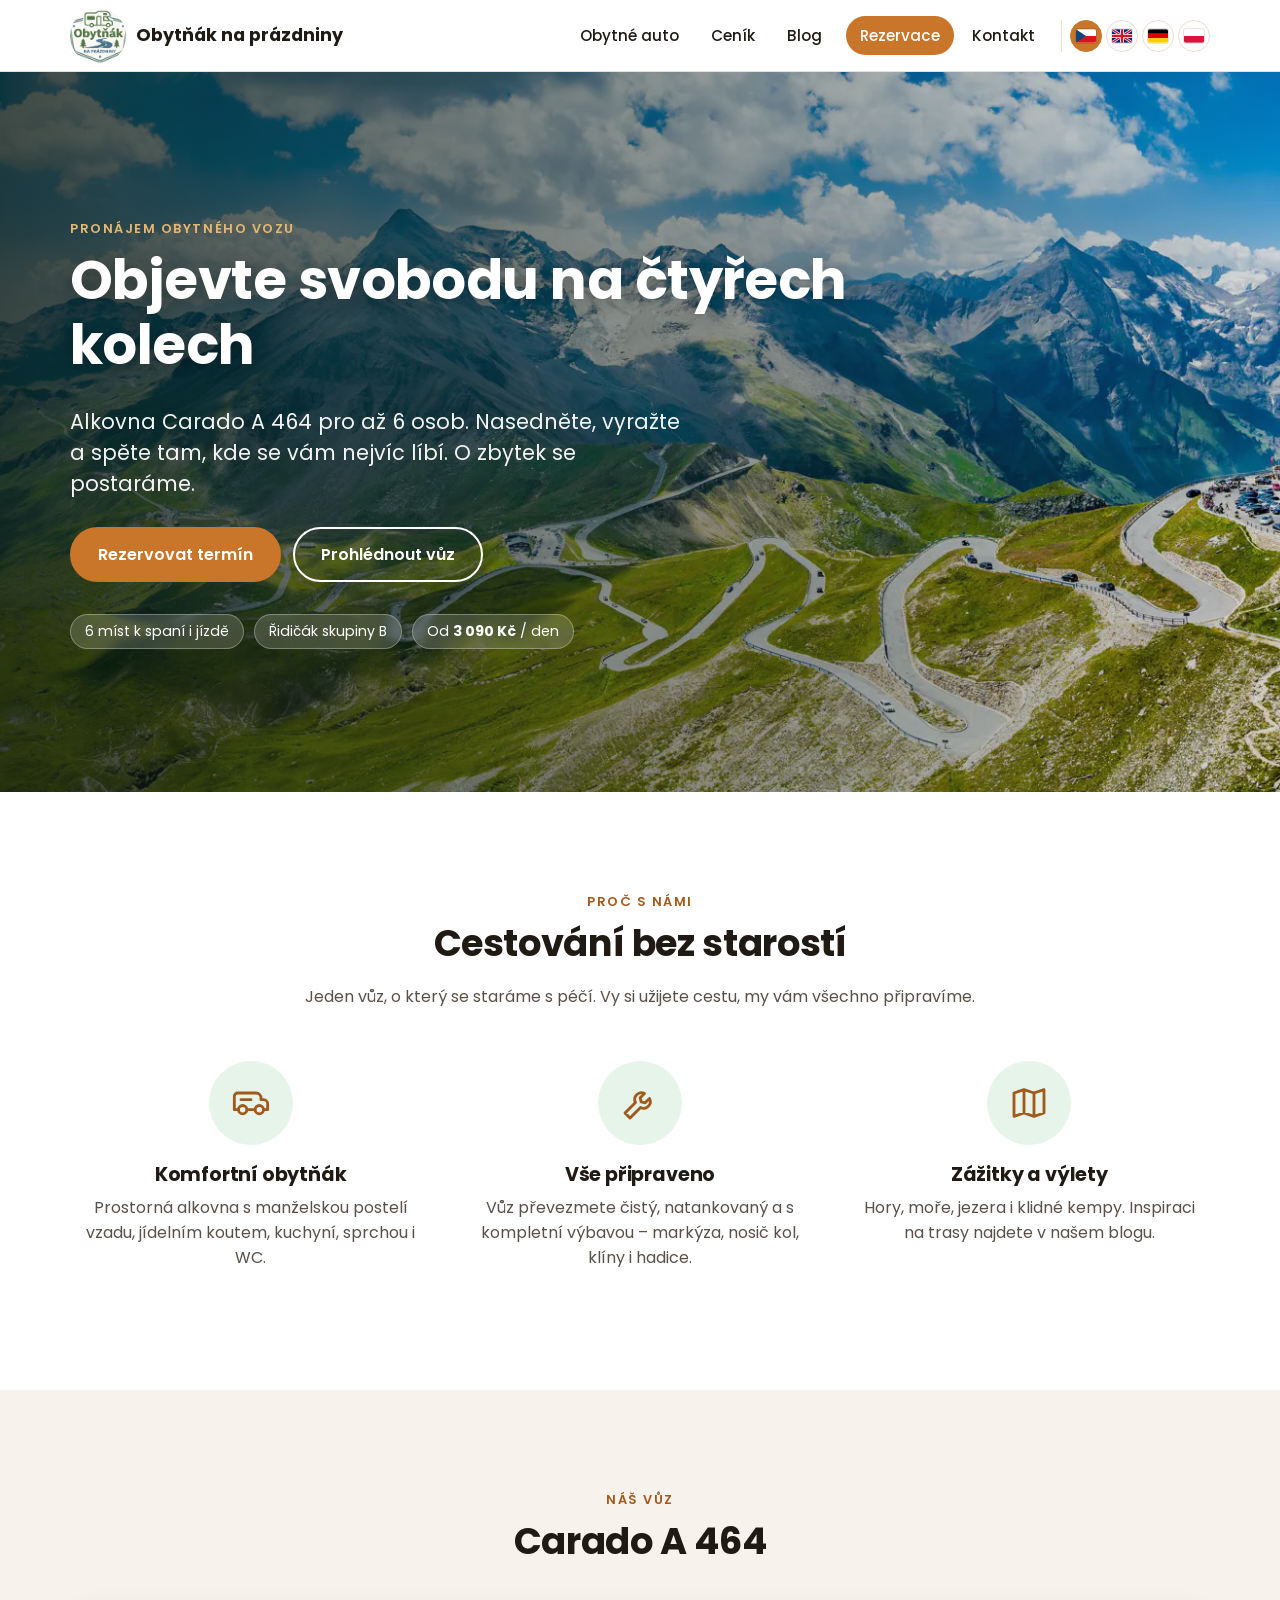
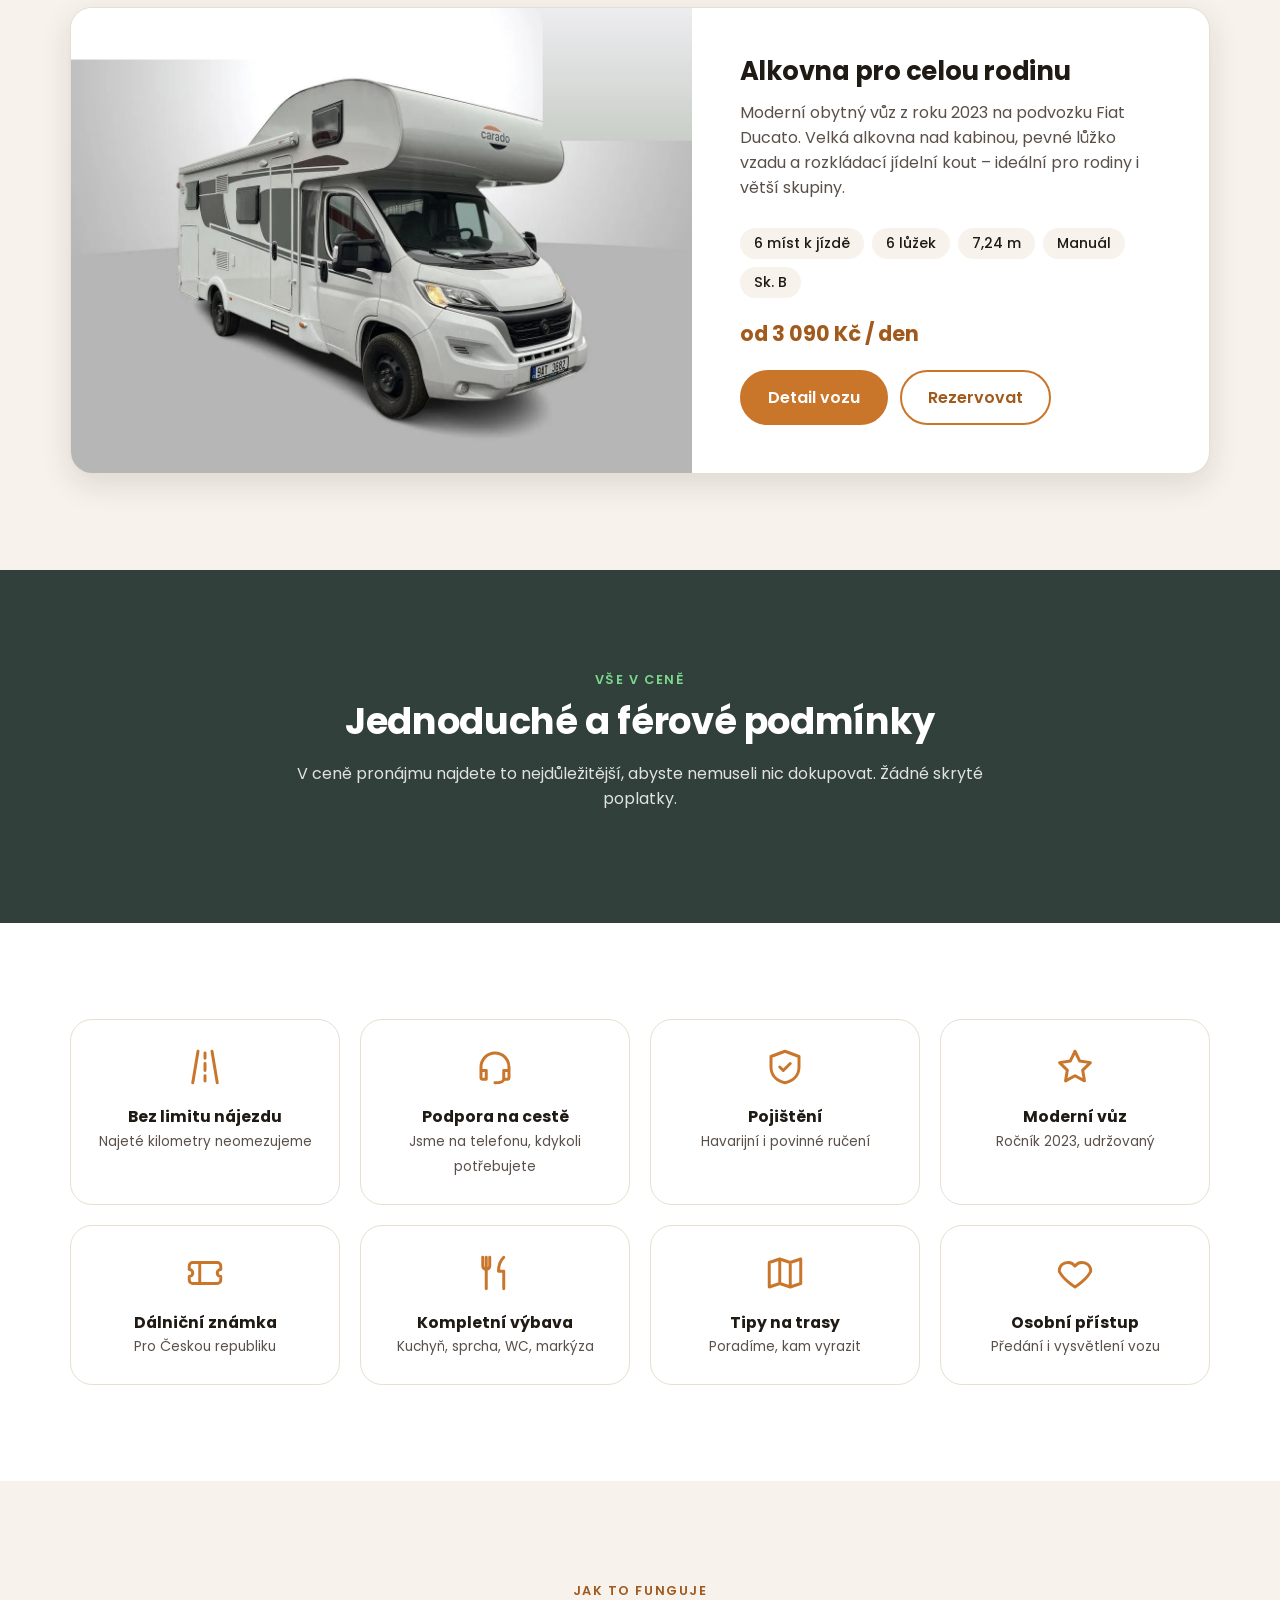
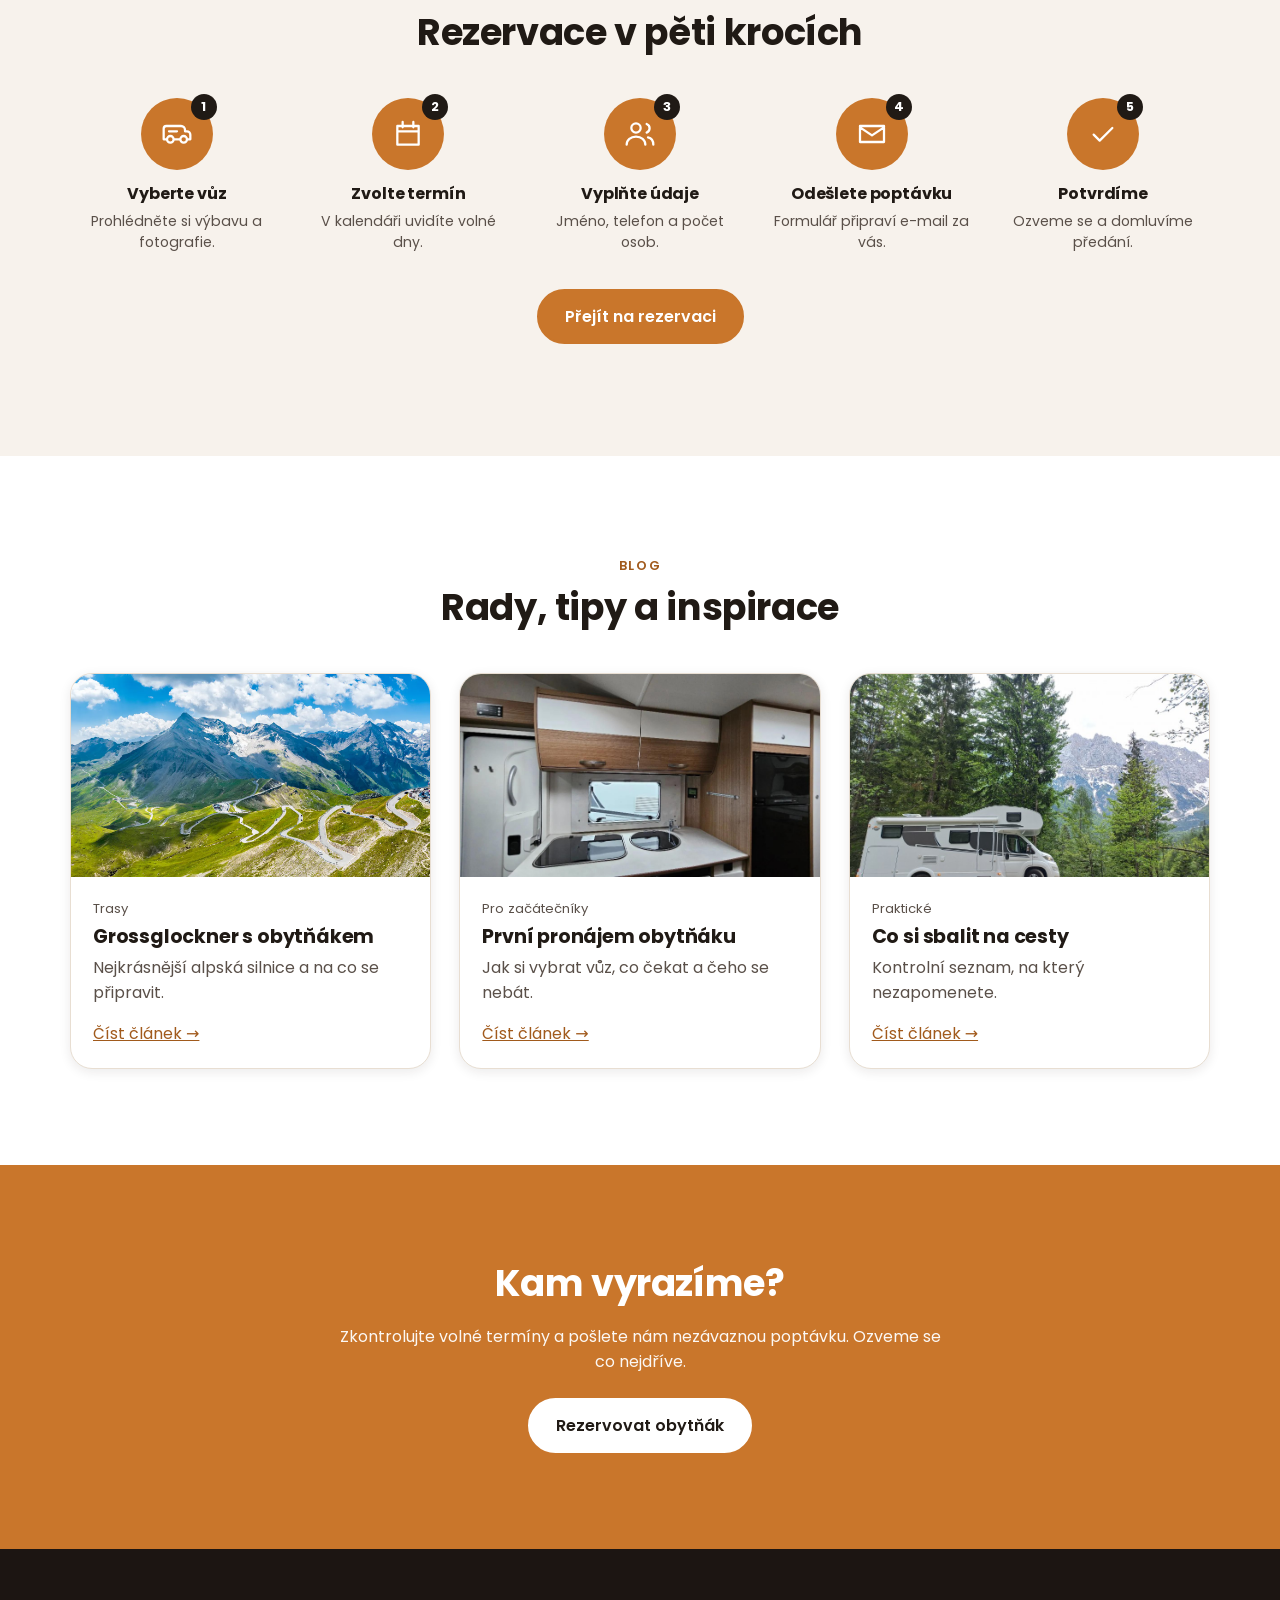
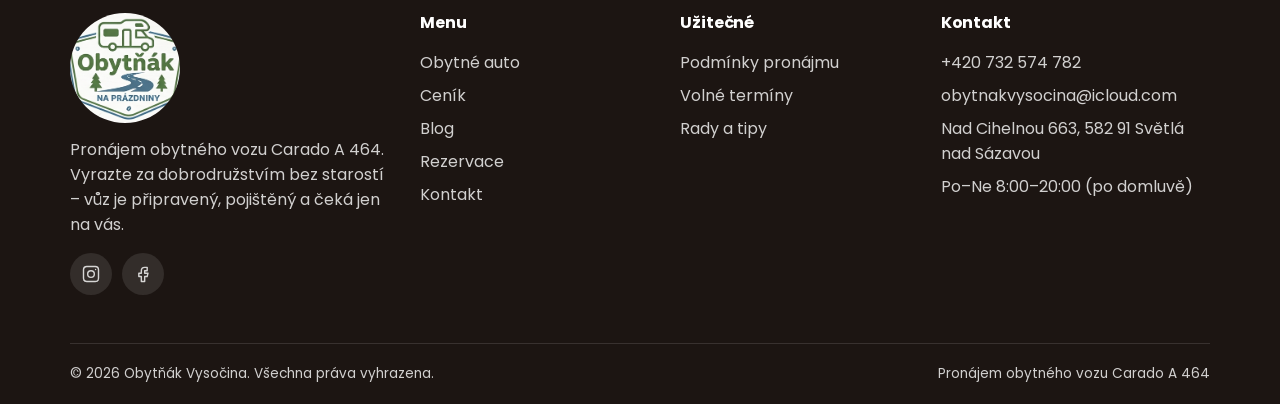
==== commit a789d524: "/" ====
--- a/index.html
+++ b/index.html
@@ -15,14 +15,16 @@
     <div class="wrap">
       <a class="logo" href="index.html" aria-label="Obytňák Vysočina – úvodní stránka">
         <img src="src/logo.png" alt="Obytňák Vysočina" width="56" height="56">
+        <span class="logo-text" data-i18n="logo.tagline">Obytňák na prázdniny</span>
       </a>
       <button class="burger" aria-label="Menu" aria-expanded="false" aria-controls="nav"><span></span></button>
       <nav class="nav" id="nav">
-        <a href="obytne-auto.html">Obytné auto</a>
-        <a href="cenik.html">Ceník</a>
-        <a href="blog.html">Blog</a>
-        <a href="rezervace.html" class="cta">Rezervace</a>
-        <a href="kontakt.html">Kontakt</a>
+        <a href="obytne-auto.html" data-i18n="nav.auto">Obytné auto</a>
+        <a href="cenik.html" data-i18n="nav.pricing">Ceník</a>
+        <a href="blog.html" data-i18n="nav.blog">Blog</a>
+        <a href="rezervace.html" class="cta" data-i18n="nav.reservation">Rezervace</a>
+        <a href="kontakt.html" data-i18n="nav.contact">Kontakt</a>
+        <span class="lang-switch"></span>
       </nav>
     </div>
   </header>
@@ -30,17 +32,17 @@
   <!-- HERO -->
   <section class="hero" style="background-image:url('src/Grossglockner-Hochalpenstrasse-35c513e7-828b-4444-861d-616a0269dcc5.webp')">
     <div class="wrap">
-      <span class="eyebrow" style="color:#e8b872">Pronájem obytného vozu</span>
-      <h1>Objevte svobodu na čtyřech kolech</h1>
-      <p class="lead">Alkovna Carado A 464 pro až 6 osob. Nasedněte, vyražte a spěte tam, kde se vám nejvíc líbí. O zbytek se postaráme.</p>
+      <span class="eyebrow" style="color:#e8b872" data-i18n="hero.eyebrow">Pronájem obytného vozu</span>
+      <h1 data-i18n="hero.title">Objevte svobodu na čtyřech kolech</h1>
+      <p class="lead" data-i18n="hero.lead">Alkovna Carado A 464 pro až 6 osob. Nasedněte, vyražte a spěte tam, kde se vám nejvíc líbí. O zbytek se postaráme.</p>
       <div class="actions">
-        <a class="btn" href="rezervace.html">Rezervovat termín</a>
-        <a class="btn outline-light" href="obytne-auto.html">Prohlédnout vůz</a>
+        <a class="btn" href="rezervace.html" data-i18n="hero.cta.book">Rezervovat termín</a>
+        <a class="btn outline-light" href="obytne-auto.html" data-i18n="hero.cta.view">Prohlédnout vůz</a>
       </div>
       <div class="hero-badges">
-        <span>6 míst k spaní i jízdě</span>
-        <span>Řidičák skupiny B</span>
-        <span>Od <b>3 090 Kč</b> / den</span>
+        <span data-i18n="hero.badge.seats">6 míst k spaní i jízdě</span>
+        <span data-i18n="hero.badge.license">Řidičák skupiny B</span>
+        <span data-i18n="hero.badge.price">Od <b>3 090 Kč</b> / den</span>
       </div>
     </div>
   </section>
@@ -49,25 +51,25 @@
   <section class="section">
     <div class="wrap">
       <div class="section-head">
-        <span class="eyebrow">Proč s námi</span>
-        <h2>Cestování bez starostí</h2>
-        <p>Jeden vůz, o který se staráme s péčí. Vy si užijete cestu, my vám všechno připravíme.</p>
+        <span class="eyebrow" data-i18n="why.eyebrow">Proč s námi</span>
+        <h2 data-i18n="why.title">Cestování bez starostí</h2>
+        <p data-i18n="why.lead">Jeden vůz, o který se staráme s péčí. Vy si užijete cestu, my vám všechno připravíme.</p>
       </div>
       <div class="grid g3">
         <div class="pillar">
           <span class="ico"><svg viewBox="0 0 24 24" fill="none" stroke="currentColor" stroke-width="1.7" stroke-linecap="round" stroke-linejoin="round" aria-hidden="true"><path d="M2 16V8a2 2 0 012-2h11a3 3 0 013 3v1h1.5A2.5 2.5 0 0122 12.5V16M2 16h2.5M9.5 16h5M19.5 16H22M7 18.5a2.5 2.5 0 100-5 2.5 2.5 0 000 5zM17 18.5a2.5 2.5 0 100-5 2.5 2.5 0 000 5zM6 10h6"/></svg></span>
-          <h3>Komfortní obytňák</h3>
-          <p>Prostorná alkovna s manželskou postelí vzadu, jídelním koutem, kuchyní, sprchou i WC.</p>
+          <h3 data-i18n="why.pillar1.title">Komfortní obytňák</h3>
+          <p data-i18n="why.pillar1.text">Prostorná alkovna s manželskou postelí vzadu, jídelním koutem, kuchyní, sprchou i WC.</p>
         </div>
         <div class="pillar">
           <span class="ico"><svg viewBox="0 0 24 24" fill="none" stroke="currentColor" stroke-width="1.7" stroke-linecap="round" stroke-linejoin="round" aria-hidden="true"><path d="M14.7 6.3a4 4 0 00-5.4 5.4L3 18l3 3 6.3-6.3a4 4 0 005.4-5.4l-2.6 2.6-2.4-.6-.6-2.4 2.6-2.6z"/></svg></span>
-          <h3>Vše připraveno</h3>
-          <p>Vůz převezmete čistý, natankovaný a s kompletní výbavou – markýza, nosič kol, klíny i hadice.</p>
+          <h3 data-i18n="why.pillar2.title">Vše připraveno</h3>
+          <p data-i18n="why.pillar2.text">Vůz převezmete čistý, natankovaný a s kompletní výbavou – markýza, nosič kol, klíny i hadice.</p>
         </div>
         <div class="pillar">
           <span class="ico"><svg viewBox="0 0 24 24" fill="none" stroke="currentColor" stroke-width="1.7" stroke-linecap="round" stroke-linejoin="round" aria-hidden="true"><path d="M9 4L3 6v14l6-2 6 2 6-2V4l-6 2-6-2zM9 4v14M15 6v14"/></svg></span>
-          <h3>Zážitky a výlety</h3>
-          <p>Hory, moře, jezera i klidné kempy. Inspiraci na trasy najdete v našem blogu.</p>
+          <h3 data-i18n="why.pillar3.title">Zážitky a výlety</h3>
+          <p data-i18n="why.pillar3.text">Hory, moře, jezera i klidné kempy. Inspiraci na trasy najdete v našem blogu.</p>
         </div>
       </div>
     </div>
@@ -77,19 +79,19 @@
   <section class="section alt">
     <div class="wrap">
       <div class="section-head">
-        <span class="eyebrow">Náš vůz</span>
+        <span class="eyebrow" data-i18n="vehicle.eyebrow">Náš vůz</span>
         <h2>Carado A 464</h2>
       </div>
       <div class="featured">
         <div class="pic" role="img" aria-label="Obytný vůz Carado A 464" style="background-image:url('src/carado-a464-ext-predek.jpg');background-position:center 62%"></div>
         <div class="info">
-          <h3 style="font-size:1.6rem">Alkovna pro celou rodinu</h3>
-          <p class="muted">Moderní obytný vůz z roku 2023 na podvozku Fiat Ducato. Velká alkovna nad kabinou, pevné lůžko vzadu a rozkládací jídelní kout – ideální pro rodiny i větší skupiny.</p>
+          <h3 style="font-size:1.6rem" data-i18n="vehicle.subtitle">Alkovna pro celou rodinu</h3>
+          <p class="muted" data-i18n="vehicle.text">Moderní obytný vůz z roku 2023 na podvozku Fiat Ducato. Velká alkovna nad kabinou, pevné lůžko vzadu a rozkládací jídelní kout – ideální pro rodiny i větší skupiny.</p>
           <div class="chips"><span>6 míst k jízdě</span><span>6 lůžek</span><span>7,24 m</span><span>Manuál</span><span>Sk. B</span></div>
           <p class="price" style="font-size:1.3rem;font-weight:700;color:var(--green-dark)">od <span>3 090 Kč</span> / den</p>
           <div style="display:flex;flex-wrap:wrap;gap:12px">
-            <a class="btn" href="obytne-auto.html">Detail vozu</a>
-            <a class="btn ghost" href="rezervace.html">Rezervovat</a>
+            <a class="btn" href="obytne-auto.html" data-i18n="vehicle.cta.detail">Detail vozu</a>
+            <a class="btn ghost" href="rezervace.html" data-i18n="vehicle.cta.book">Rezervovat</a>
           </div>
         </div>
       </div>
@@ -100,9 +102,9 @@
   <section class="section texture">
     <div class="wrap">
       <div class="section-head" style="margin-bottom:0">
-        <span class="eyebrow">Vše v ceně</span>
-        <h2>Jednoduché a férové podmínky</h2>
-        <p>V ceně pronájmu najdete to nejdůležitější, abyste nemuseli nic dokupovat. Žádné skryté poplatky.</p>
+        <span class="eyebrow" data-i18n="allinclusive.eyebrow">Vše v ceně</span>
+        <h2 data-i18n="allinclusive.title">Jednoduché a férové podmínky</h2>
+        <p data-i18n="allinclusive.text">V ceně pronájmu najdete to nejdůležitější, abyste nemuseli nic dokupovat. Žádné skryté poplatky.</p>
       </div>
     </div>
   </section>
@@ -168,9 +170,9 @@
   <!-- CTA -->
   <section class="section cta-band">
     <div class="wrap">
-      <h2>Kam vyrazíme?</h2>
-      <p>Zkontrolujte volné termíny a pošlete nám nezávaznou poptávku. Ozveme se co nejdříve.</p>
-      <a class="btn light" href="rezervace.html">Rezervovat obytňák</a>
+      <h2 data-i18n="cta.title">Kam vyrazíme?</h2>
+      <p data-i18n="cta.text">Zkontrolujte volné termíny a pošlete nám nezávaznou poptávku. Ozveme se co nejdříve.</p>
+      <a class="btn light" href="rezervace.html" data-i18n="cta.button">Rezervovat obytňák</a>
     </div>
   </section>
 
@@ -180,46 +182,47 @@
       <div class="foot-grid">
         <div>
           <a class="logo footer-logo" href="index.html"><img src="src/logo.png" alt="Obytňák Vysočina" width="110" height="110"></a>
-          <p>Pronájem obytného vozu Carado A 464. Vyrazte za dobrodružstvím bez starostí – vůz je připravený, pojištěný a čeká jen na vás.</p>
+          <p data-i18n="footer.about">Pronájem obytného vozu Carado A 464. Vyrazte za dobrodružstvím bez starostí – vůz je připravený, pojištěný a čeká jen na vás.</p>
           <div class="socials">
             <a href="#" aria-label="Instagram" target="_blank" rel="noopener"><svg viewBox="0 0 24 24" fill="none" stroke="currentColor" stroke-width="1.7" stroke-linecap="round" stroke-linejoin="round" aria-hidden="true"><path d="M7 3h10a4 4 0 014 4v10a4 4 0 01-4 4H7a4 4 0 01-4-4V7a4 4 0 014-4zM12 16a4 4 0 100-8 4 4 0 000 8zM17.5 6.5h.01"/></svg></a>
             <a href="#" aria-label="Facebook" target="_blank" rel="noopener"><svg viewBox="0 0 24 24" fill="none" stroke="currentColor" stroke-width="1.7" stroke-linecap="round" stroke-linejoin="round" aria-hidden="true"><path d="M14 8h3V4h-3a4 4 0 00-4 4v3H7v4h3v6h4v-6h3l1-4h-4V8z"/></svg></a>
           </div>
         </div>
         <div>
-          <h4>Menu</h4>
+          <h4 data-i18n="footer.menu">Menu</h4>
           <ul>
-            <li><a href="obytne-auto.html">Obytné auto</a></li>
-            <li><a href="cenik.html">Ceník</a></li>
-            <li><a href="blog.html">Blog</a></li>
-            <li><a href="rezervace.html">Rezervace</a></li>
-            <li><a href="kontakt.html">Kontakt</a></li>
+            <li><a href="obytne-auto.html" data-i18n="nav.auto">Obytné auto</a></li>
+            <li><a href="cenik.html" data-i18n="nav.pricing">Ceník</a></li>
+            <li><a href="blog.html" data-i18n="nav.blog">Blog</a></li>
+            <li><a href="rezervace.html" data-i18n="nav.reservation">Rezervace</a></li>
+            <li><a href="kontakt.html" data-i18n="nav.contact">Kontakt</a></li>
           </ul>
         </div>
         <div>
-          <h4>Užitečné</h4>
+          <h4 data-i18n="footer.useful">Užitečné</h4>
           <ul>
-            <li><a href="cenik.html#podminky">Podmínky pronájmu</a></li>
-            <li><a href="rezervace.html">Volné termíny</a></li>
-            <li><a href="blog.html">Rady a tipy</a></li>
+            <li><a href="cenik.html#podminky" data-i18n="footer.useful.terms">Podmínky pronájmu</a></li>
+            <li><a href="rezervace.html" data-i18n="footer.useful.dates">Volné termíny</a></li>
+            <li><a href="blog.html" data-i18n="footer.useful.tips">Rady a tipy</a></li>
           </ul>
         </div>
         <div>
-          <h4>Kontakt</h4>
+          <h4 data-i18n="footer.contact">Kontakt</h4>
           <ul>
             <li><a href="tel:+420732574782">+420 732 574 782</a></li>
             <li><a href="mailto:obytnakvysocina@icloud.com">obytnakvysocina@icloud.com</a></li>
             <li>Nad Cihelnou 663, 582 91 Světlá nad Sázavou</li>
-            <li>Po–Ne 8:00–20:00 (po domluvě)</li>
+            <li data-i18n="footer.hours">Po–Ne 8:00–20:00 (po domluvě)</li>
           </ul>
         </div>
       </div>
       <div class="copy">
-        <span>© <span id="year">2026</span> Obytňák Vysočina. Všechna práva vyhrazena.</span>
-        <span>Pronájem obytného vozu Carado A 464</span>
+        <span>© <span id="year">2026</span> Obytňák Vysočina. <span data-i18n="footer.rights">Všechna práva vyhrazena.</span></span>
+        <span data-i18n="footer.rental">Pronájem obytného vozu Carado A 464</span>
       </div>
     </div>
   </footer>
+  <script src="js/i18n.js"></script>
   <script src="js/main.js"></script>
 </body>
 </html>
--- a/css/style.css
+++ b/css/style.css
@@ -77,7 +77,17 @@
 .logo img { width: 56px; height: 56px; border-radius: 50%; object-fit: cover; }
 .footer-logo img { width: 110px; height: 110px; background: #fff; }
 .logo small { display: block; font-size: .68rem; font-weight: 500; color: var(--ink-soft); letter-spacing: .04em; line-height: 1.1; }
+.logo-text { font-size: 1.1rem; line-height: 1.15; }
+@media (max-width: 560px) { .logo-text { font-size: .95rem; } }
+@media (max-width: 420px) { .logo-text { display: none; } }
 .nav { display: flex; align-items: center; gap: 4px; }
+.lang-switch { display: flex; align-items: center; gap: 4px; margin-left: 8px; padding-left: 8px; border-left: 1px solid var(--line); }
+.lang-switch button { display: flex; align-items: center; justify-content: center; border: 1.5px solid var(--line); background: #fff; padding: 6px; width: 32px; height: 32px; border-radius: 50%; cursor: pointer; transition: all .2s; }
+.lang-switch button .flag { font-size: 1rem; line-height: 1; display: inline-flex; }
+.lang-switch button .flag svg { display: block; border-radius: 2px; box-shadow: 0 0 0 1px rgba(0,0,0,.1); }
+.lang-switch button:hover { border-color: var(--green); }
+.lang-switch button.on { background: var(--green); border-color: var(--green); color: #fff; }
+@media (max-width: 900px) { .lang-switch { margin-left: 0; padding-left: 0; border-left: 0; border-top: 1px solid var(--line); padding-top: 12px; margin-top: 8px; justify-content: center; } }
 .nav a { padding: 8px 14px; border-radius: 999px; text-decoration: none; color: var(--ink); font-weight: 500; font-size: .95rem; transition: background .2s, color .2s; }
 .nav a:hover { background: var(--bg-alt); }
 .nav a.active { color: var(--green-dark); font-weight: 600; }
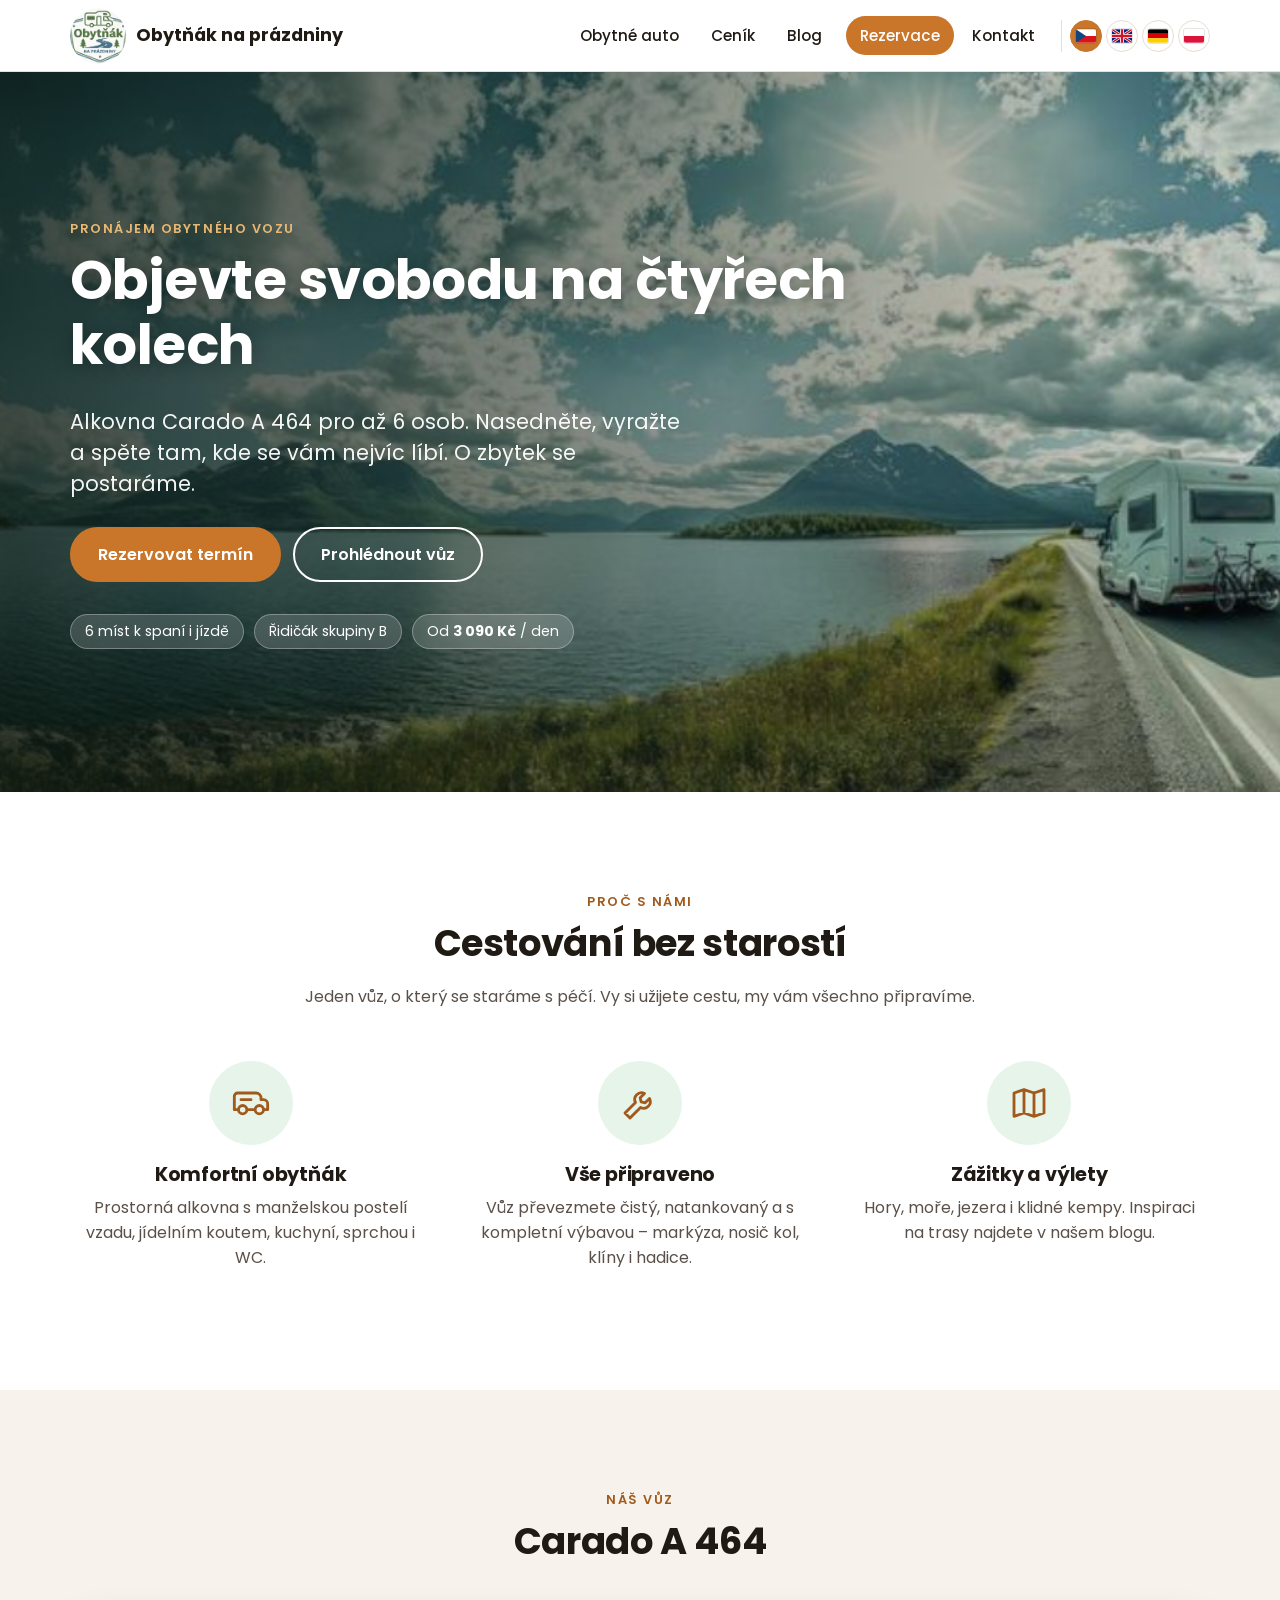
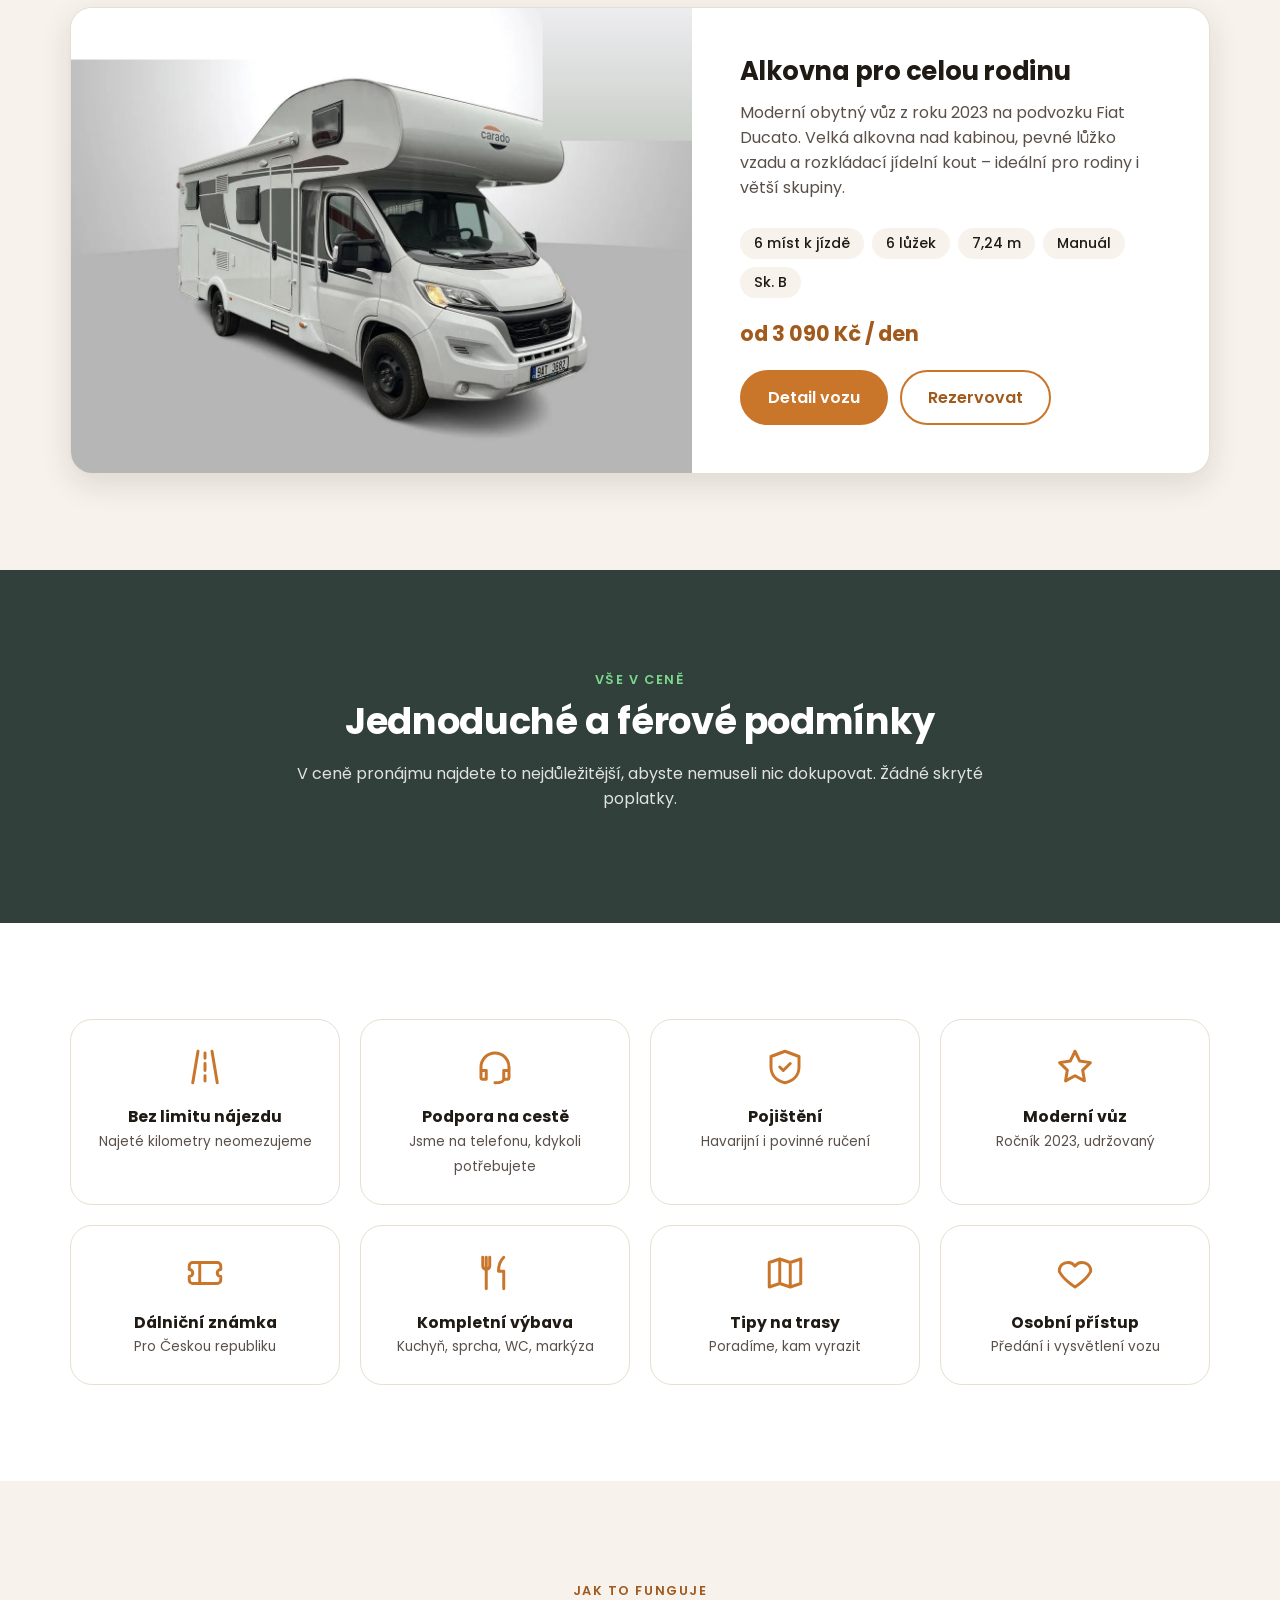
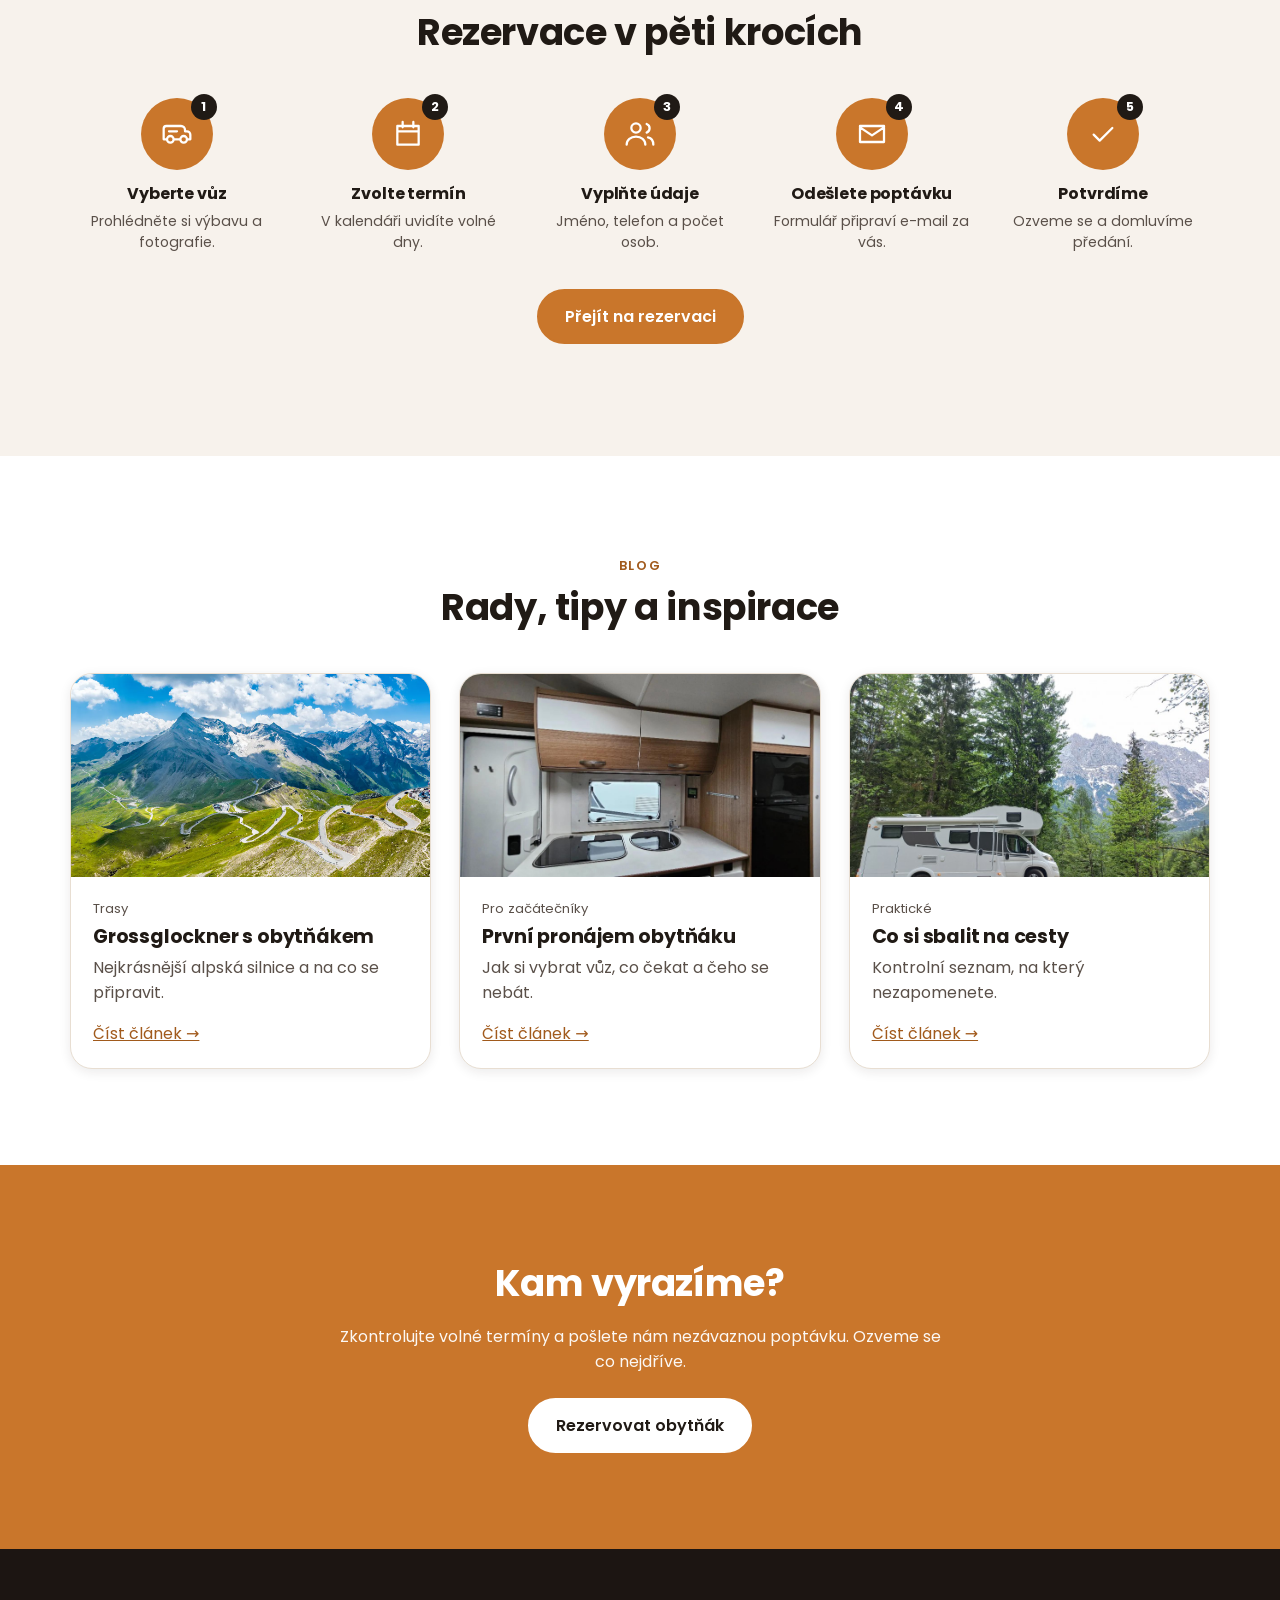
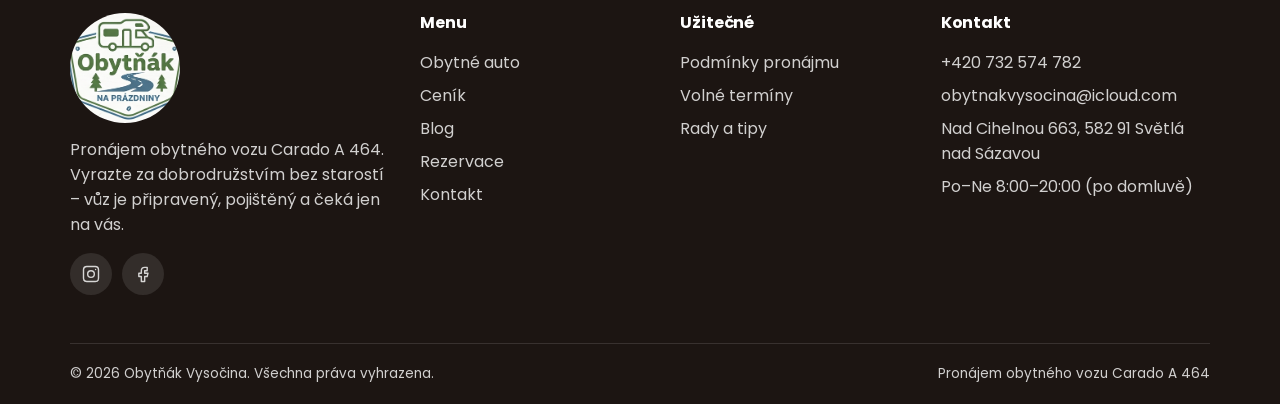
==== commit f0a4ed76: "." ====
--- a/index.html
+++ b/index.html
@@ -30,7 +30,7 @@
   </header>
 
   <!-- HERO -->
-  <section class="hero" style="background-image:url('src/Grossglockner-Hochalpenstrasse-35c513e7-828b-4444-861d-616a0269dcc5.webp')">
+  <section class="hero" style="background-image:url('src/pozadi.png')">
     <div class="wrap">
       <span class="eyebrow" style="color:#e8b872" data-i18n="hero.eyebrow">Pronájem obytného vozu</span>
       <h1 data-i18n="hero.title">Objevte svobodu na čtyřech kolech</h1>
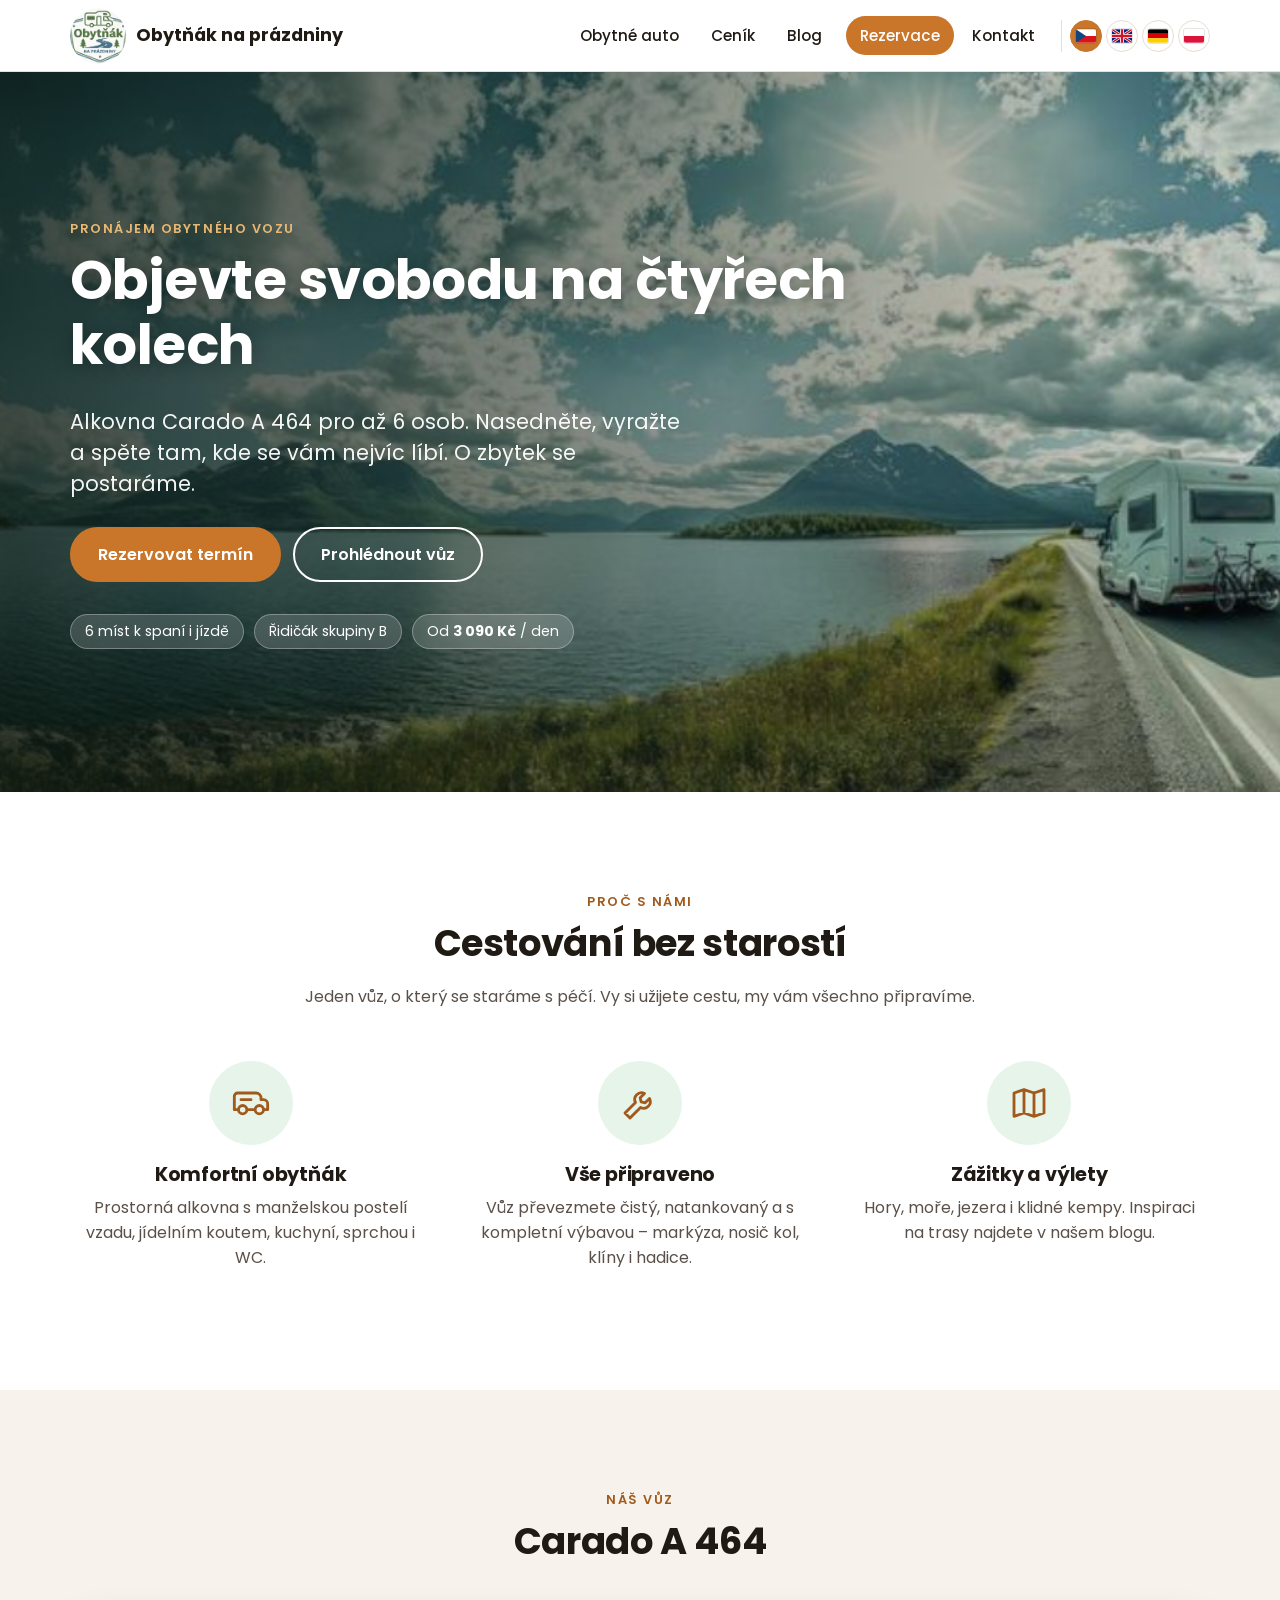
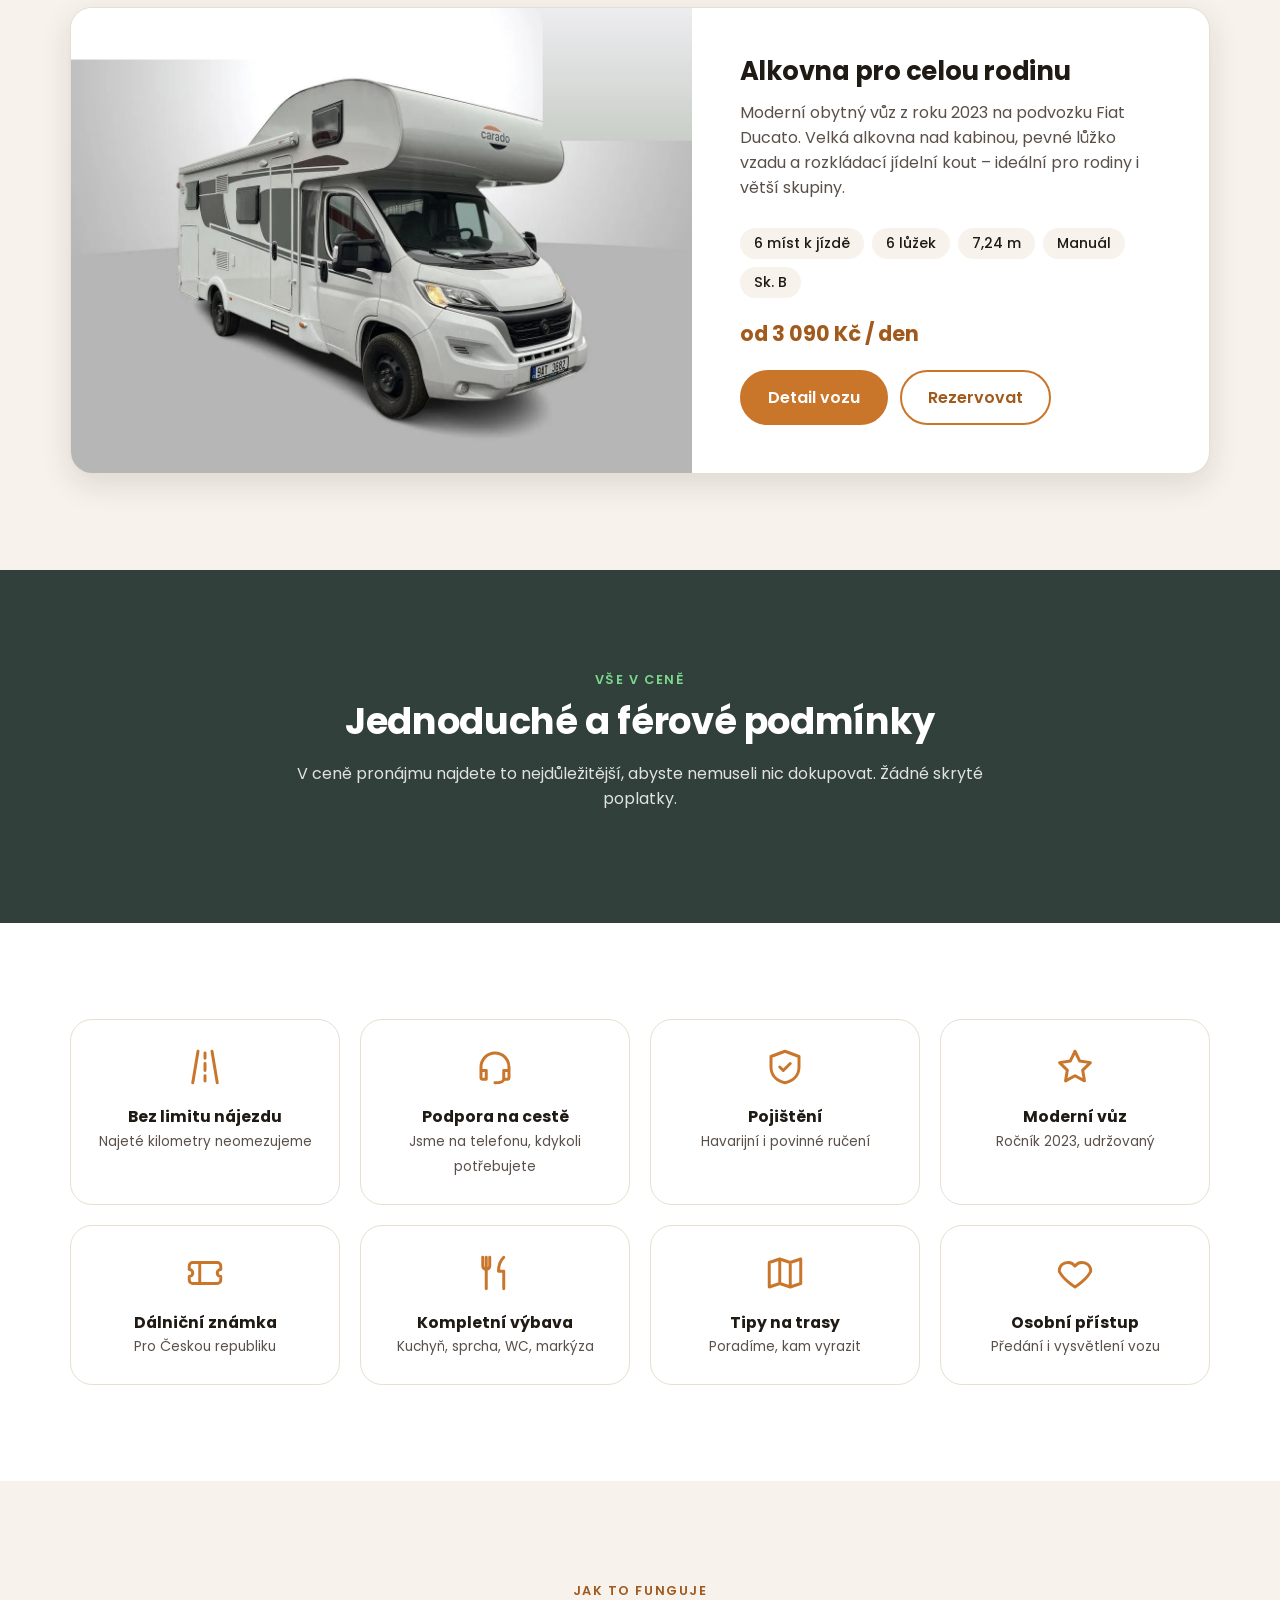
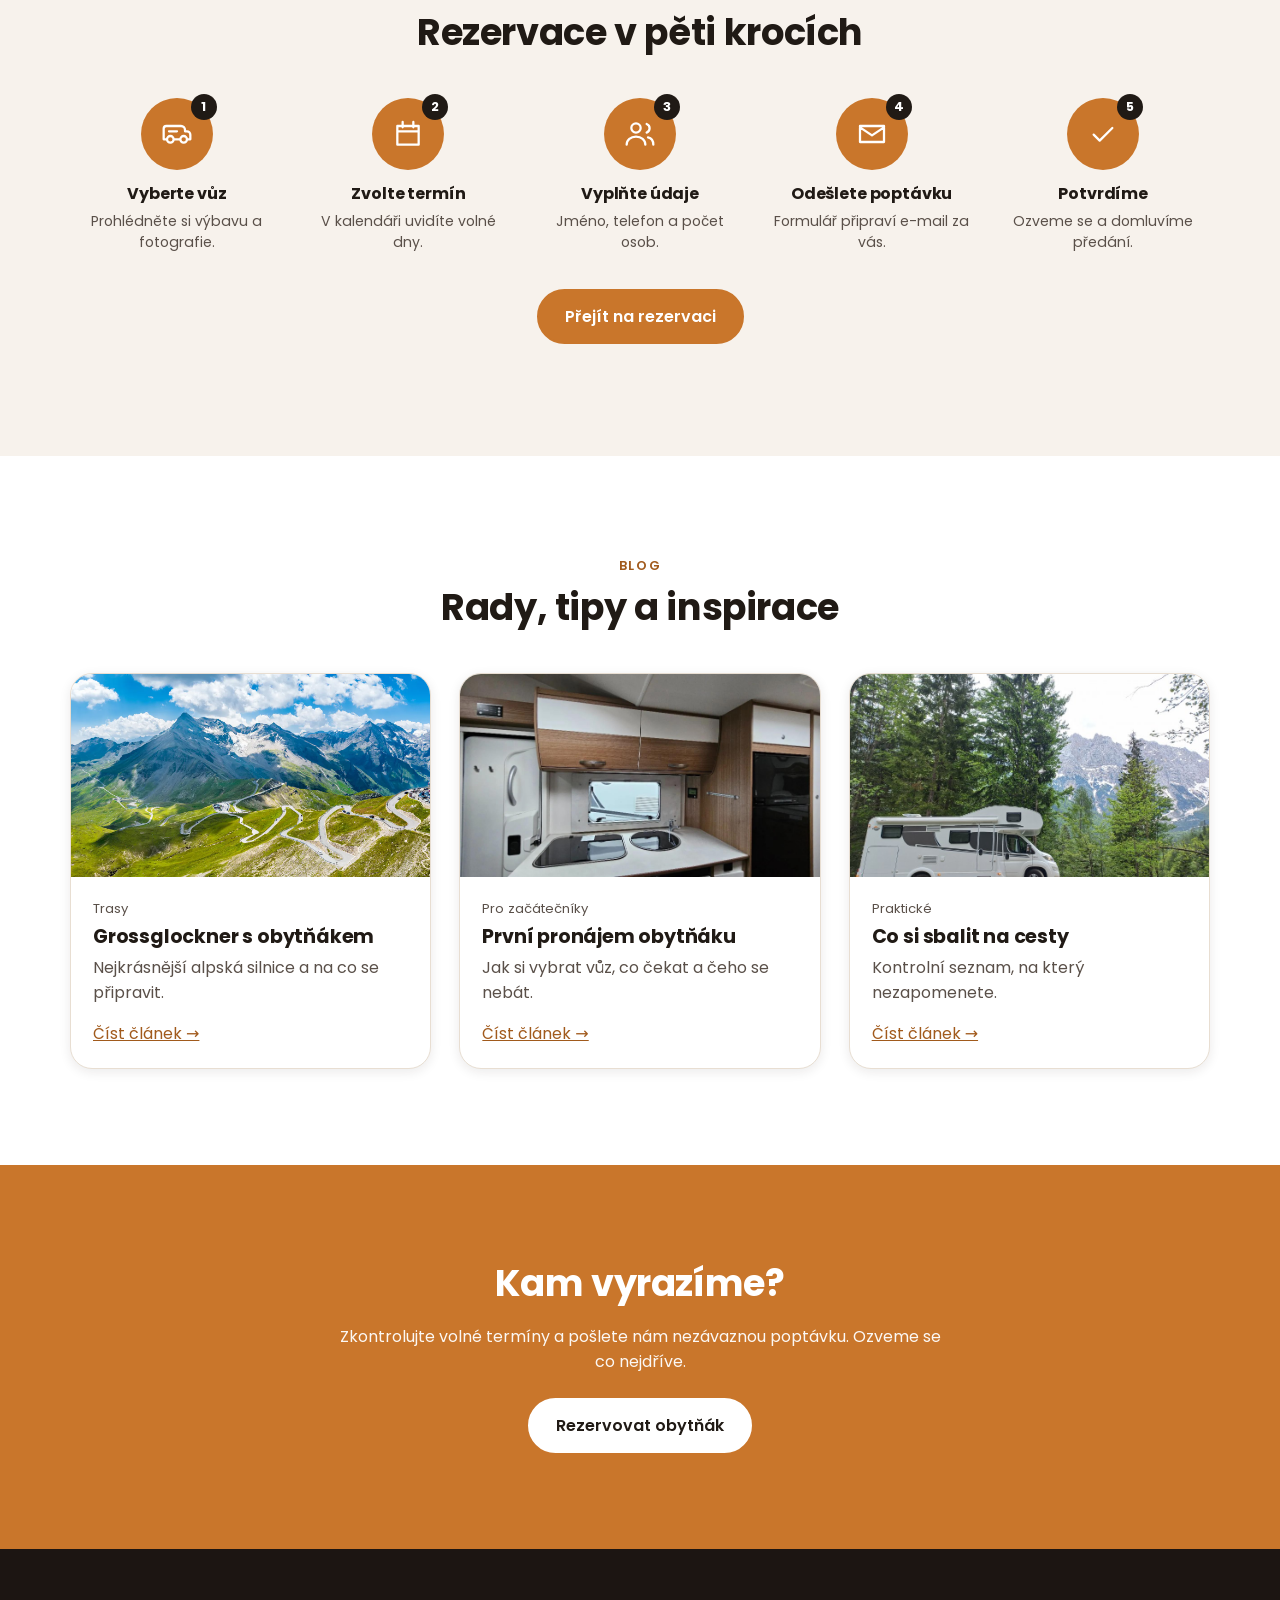
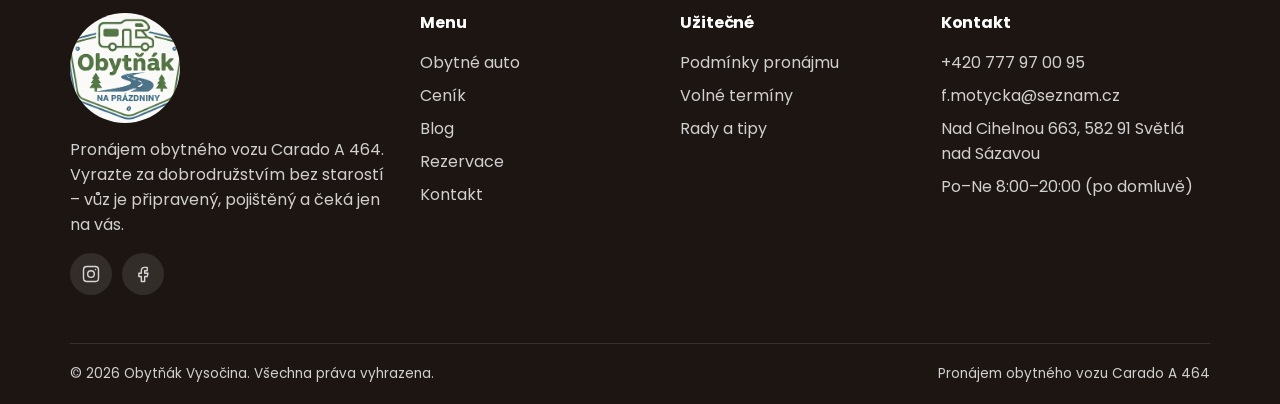
==== commit b0ef4b44: "." ====
--- a/index.html
+++ b/index.html
@@ -209,8 +209,8 @@
         <div>
           <h4 data-i18n="footer.contact">Kontakt</h4>
           <ul>
-            <li><a href="tel:+420732574782">+420 732 574 782</a></li>
-            <li><a href="mailto:obytnakvysocina@icloud.com">obytnakvysocina@icloud.com</a></li>
+            <li><a href="tel:+420777970095">+420 777 97 00 95</a></li>
+            <li><a href="mailto:f.motycka@seznam.cz">f.motycka@seznam.cz</a></li>
             <li>Nad Cihelnou 663, 582 91 Světlá nad Sázavou</li>
             <li data-i18n="footer.hours">Po–Ne 8:00–20:00 (po domluvě)</li>
           </ul>
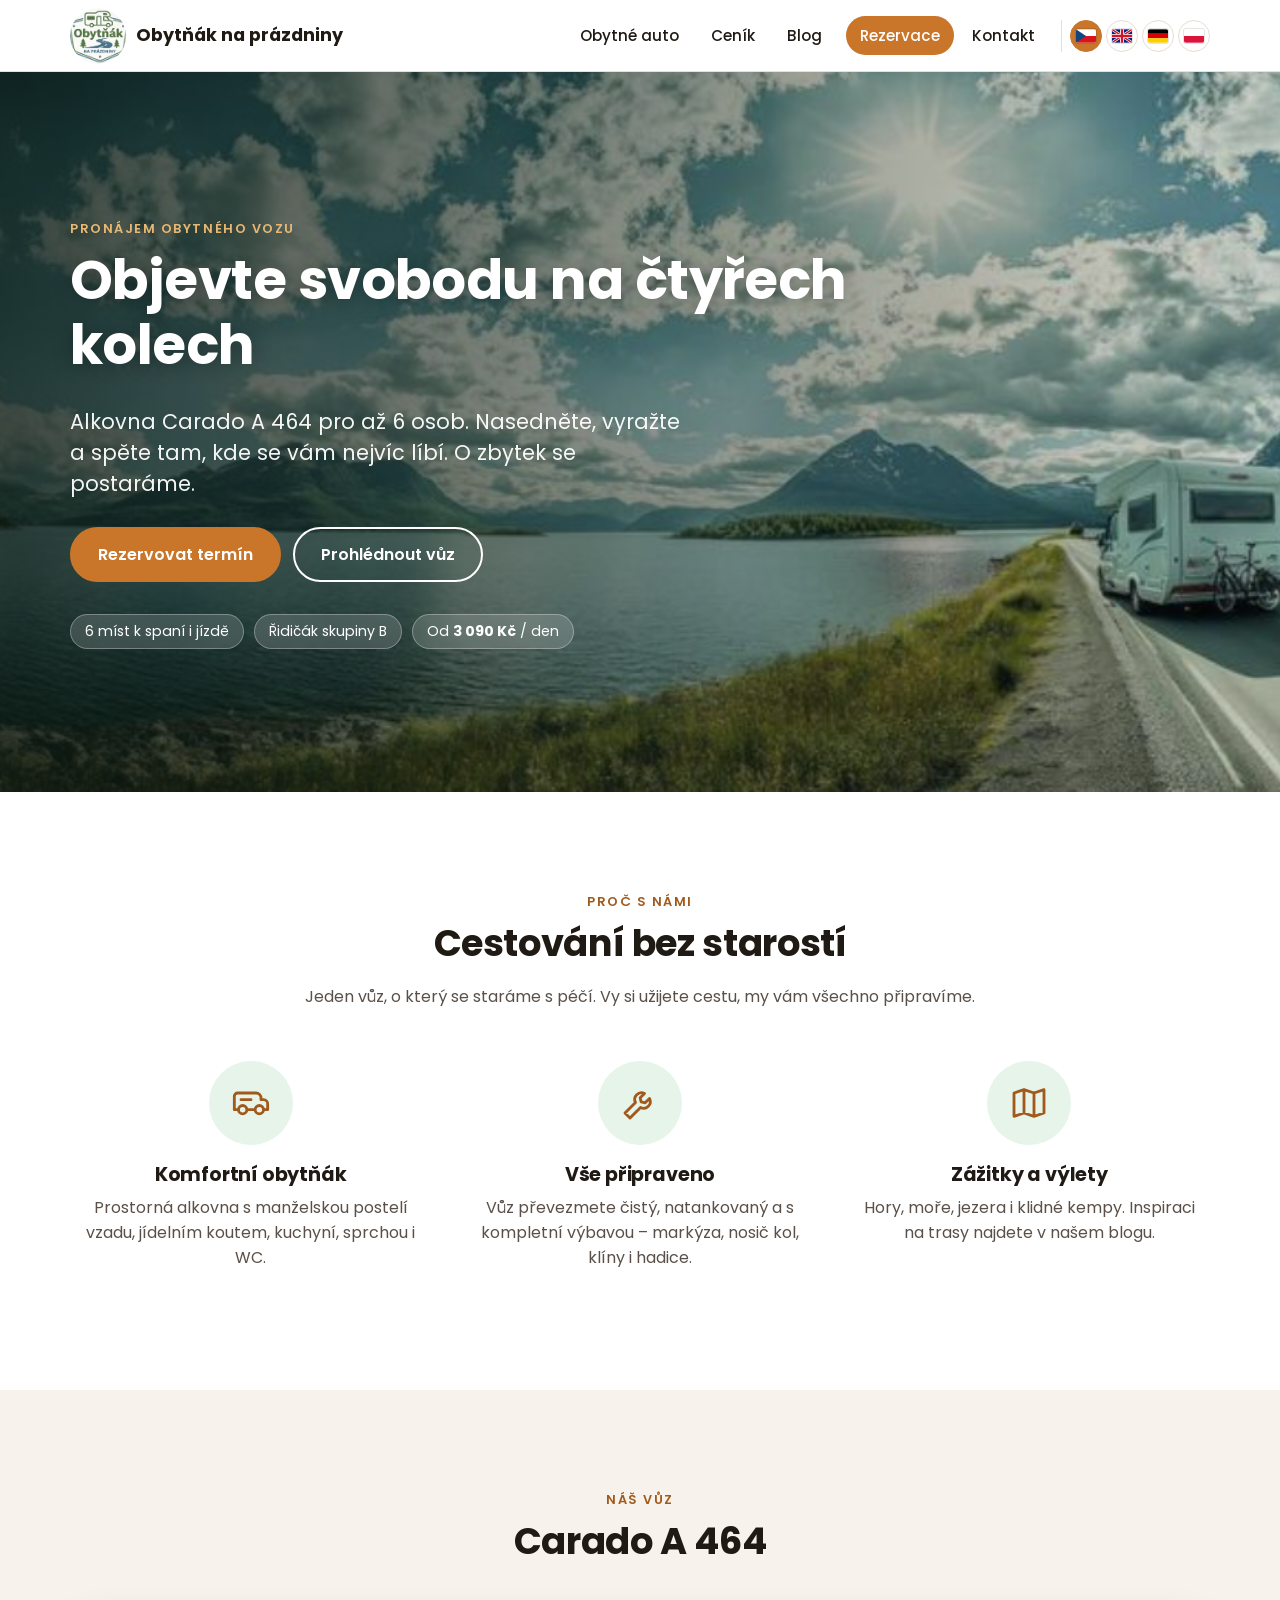
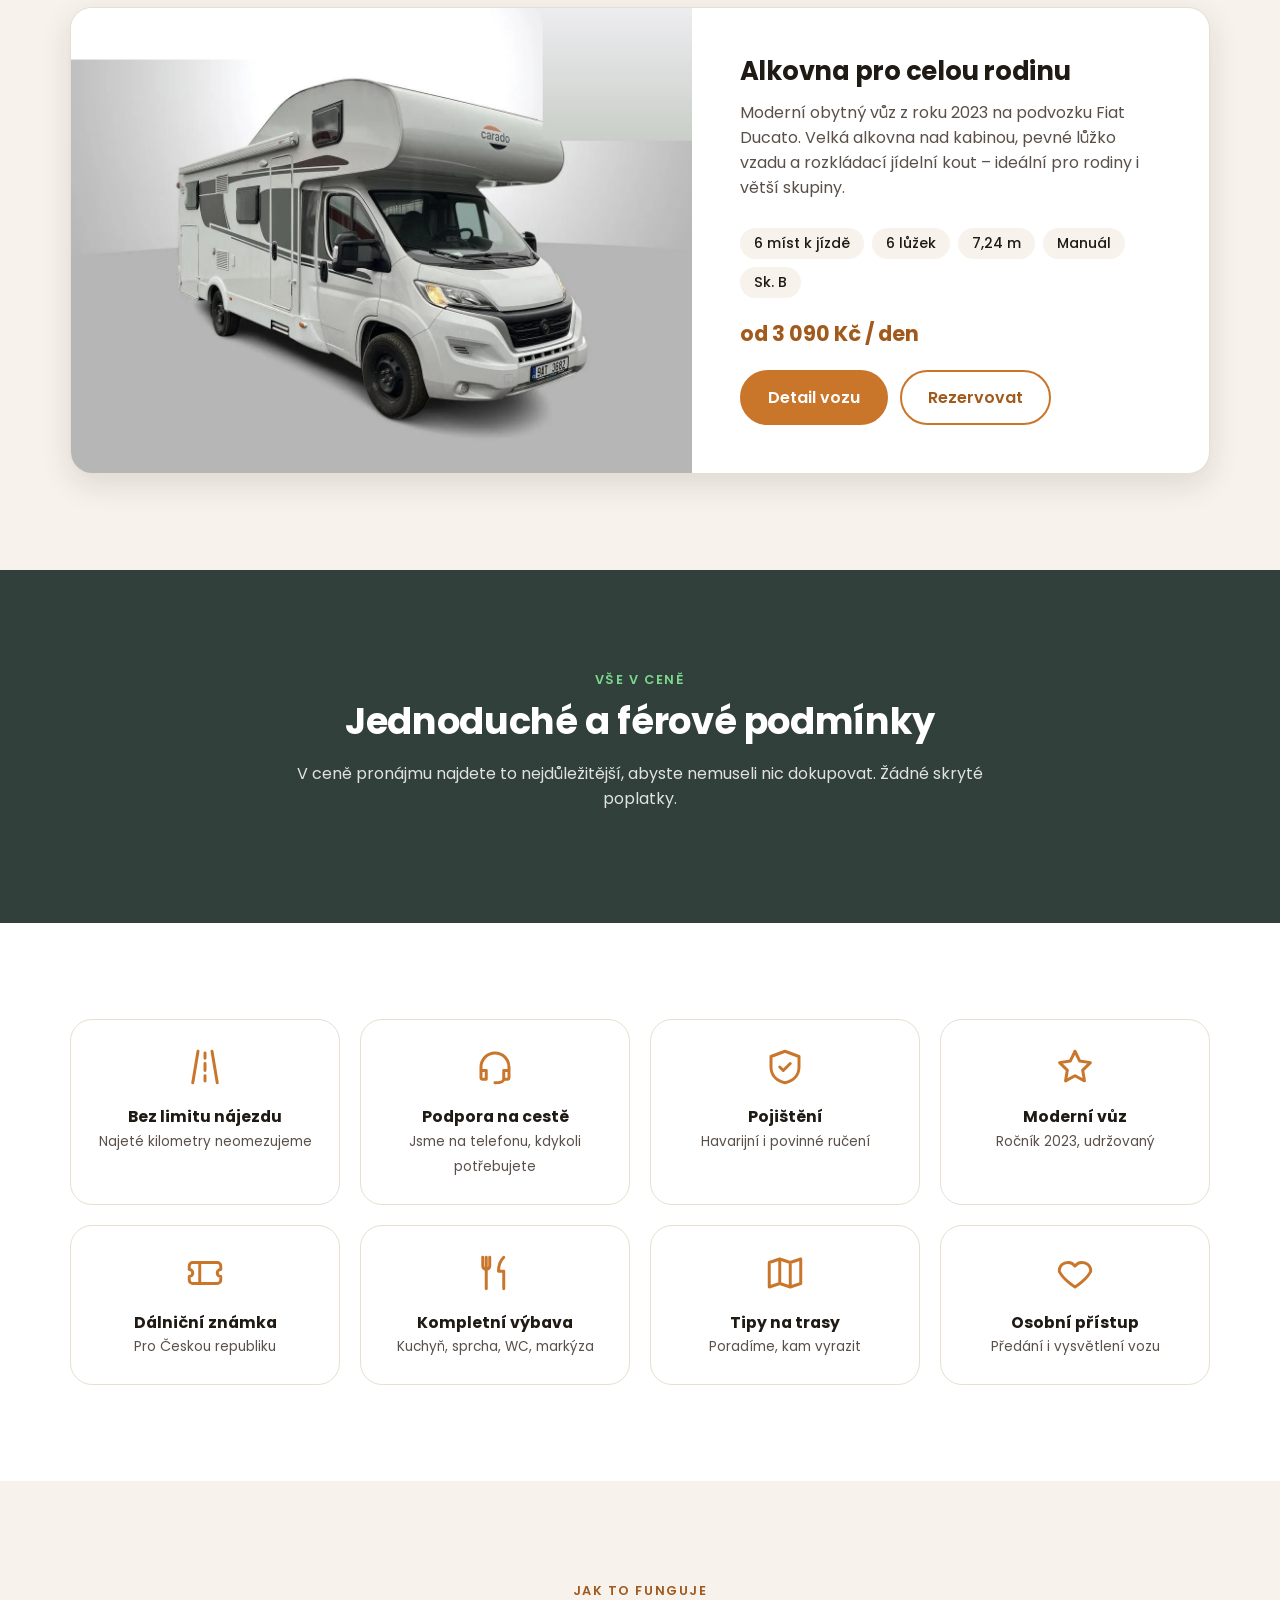
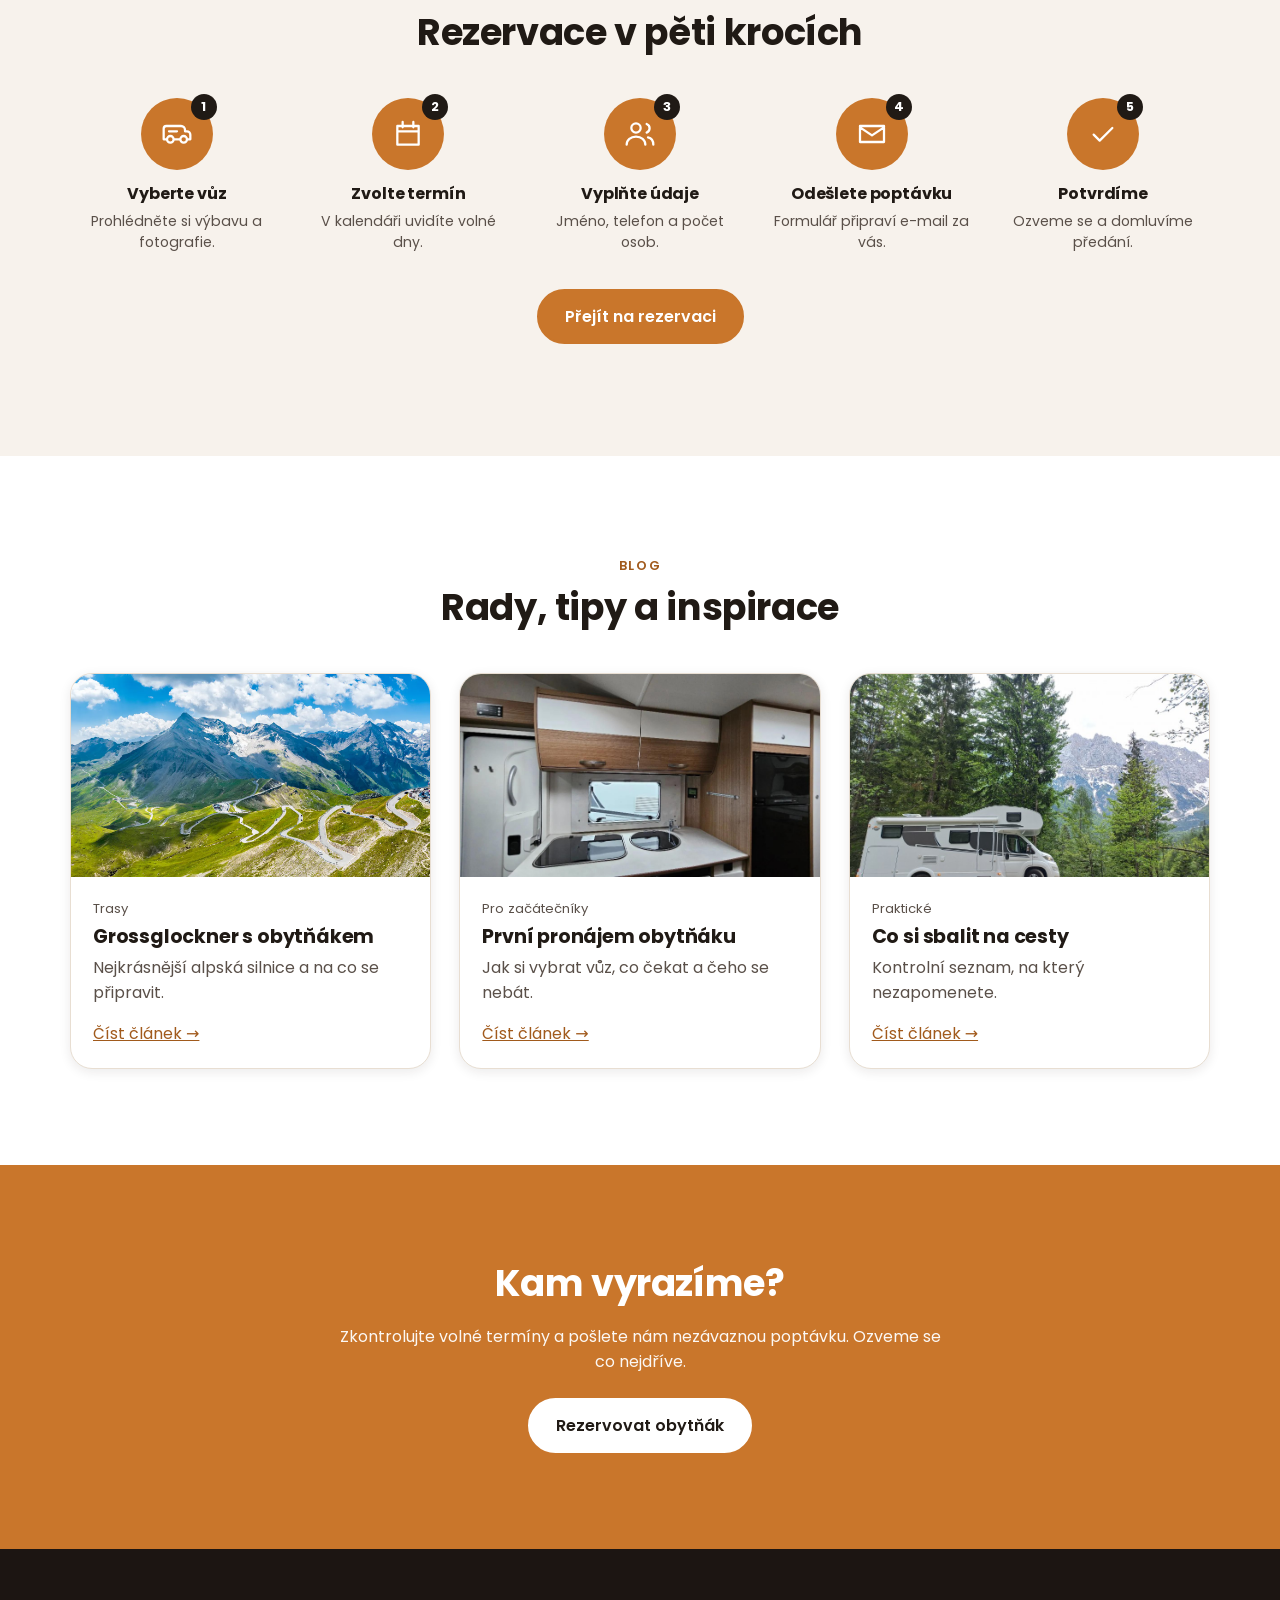
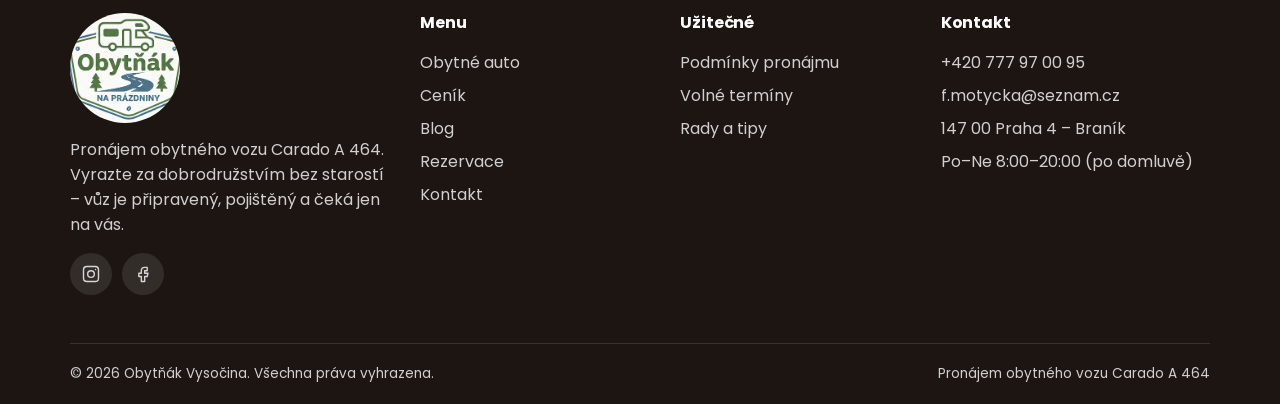
==== commit b10afe89: "adresa" ====
--- a/index.html
+++ b/index.html
@@ -211,7 +211,7 @@
           <ul>
             <li><a href="tel:+420777970095">+420 777 97 00 95</a></li>
             <li><a href="mailto:f.motycka@seznam.cz">f.motycka@seznam.cz</a></li>
-            <li>Nad Cihelnou 663, 582 91 Světlá nad Sázavou</li>
+            <li>147 00 Praha 4 – Braník</li>
             <li data-i18n="footer.hours">Po–Ne 8:00–20:00 (po domluvě)</li>
           </ul>
         </div>
